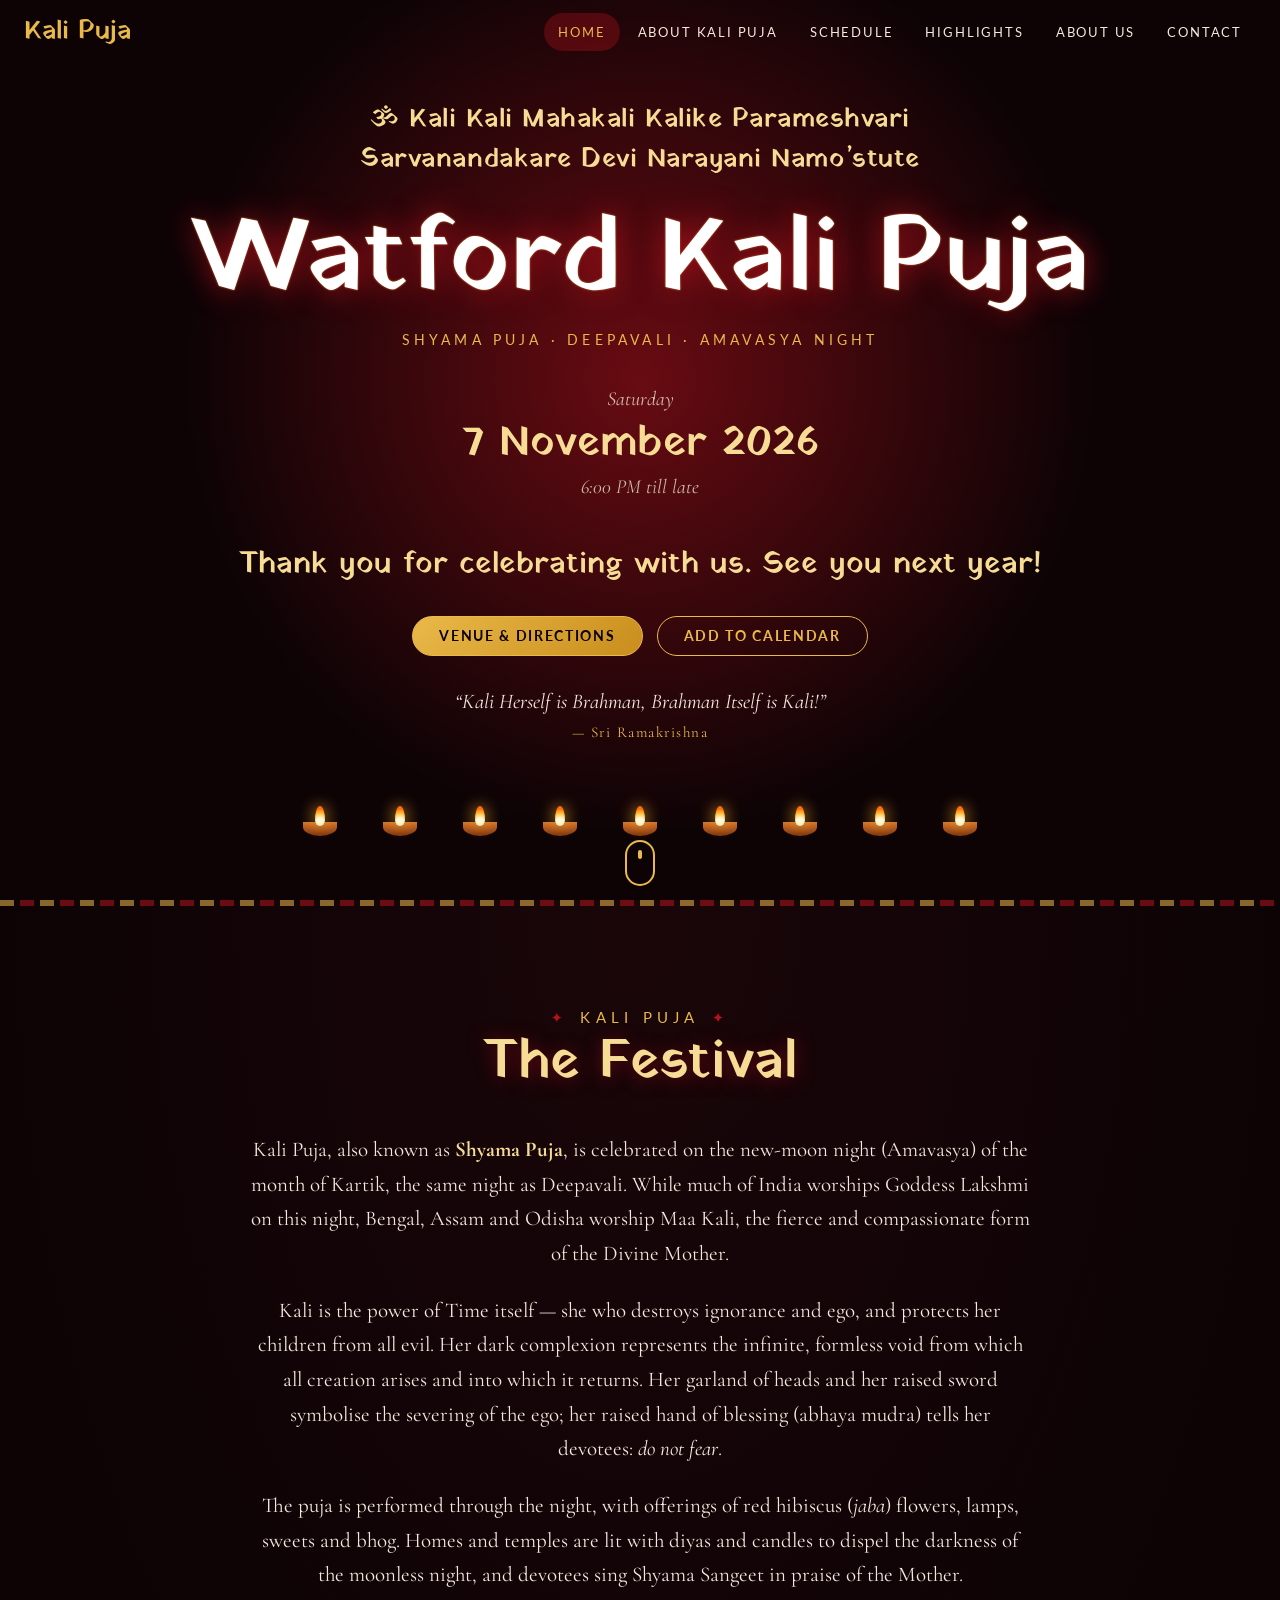
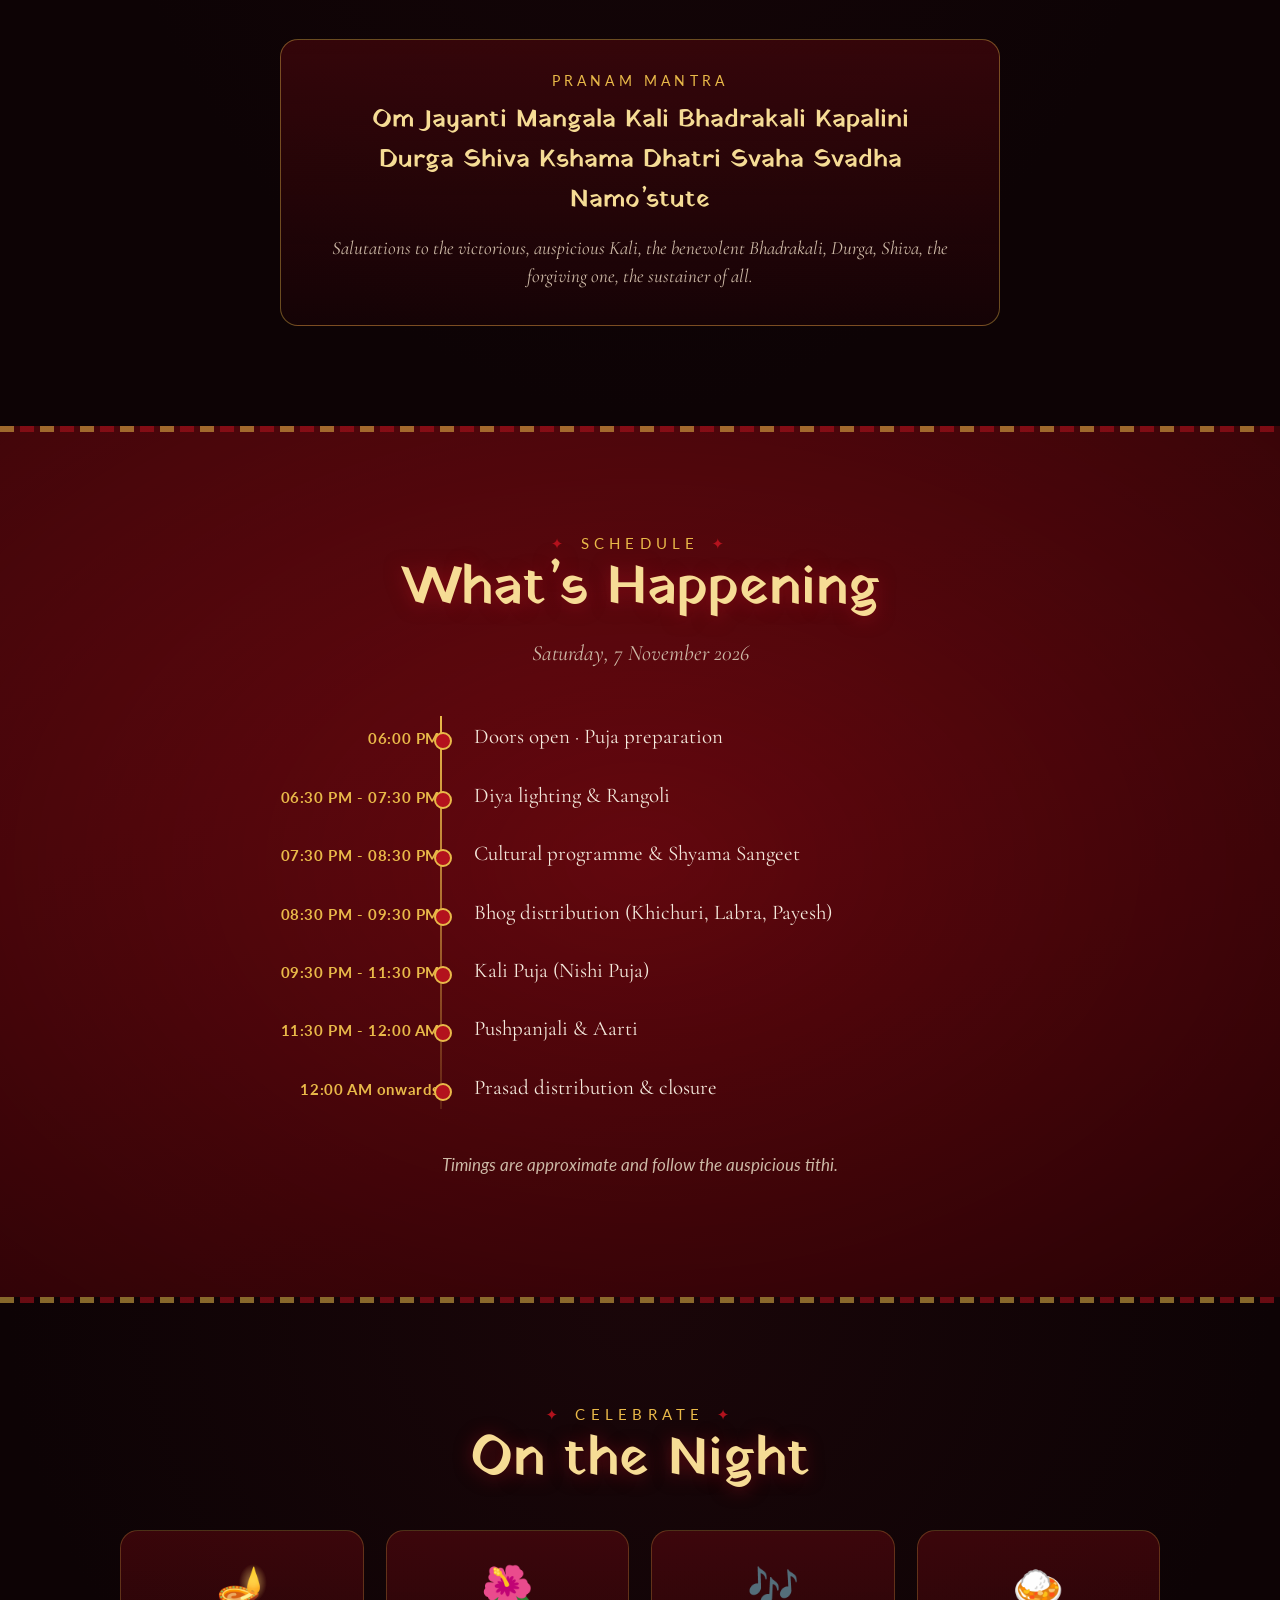
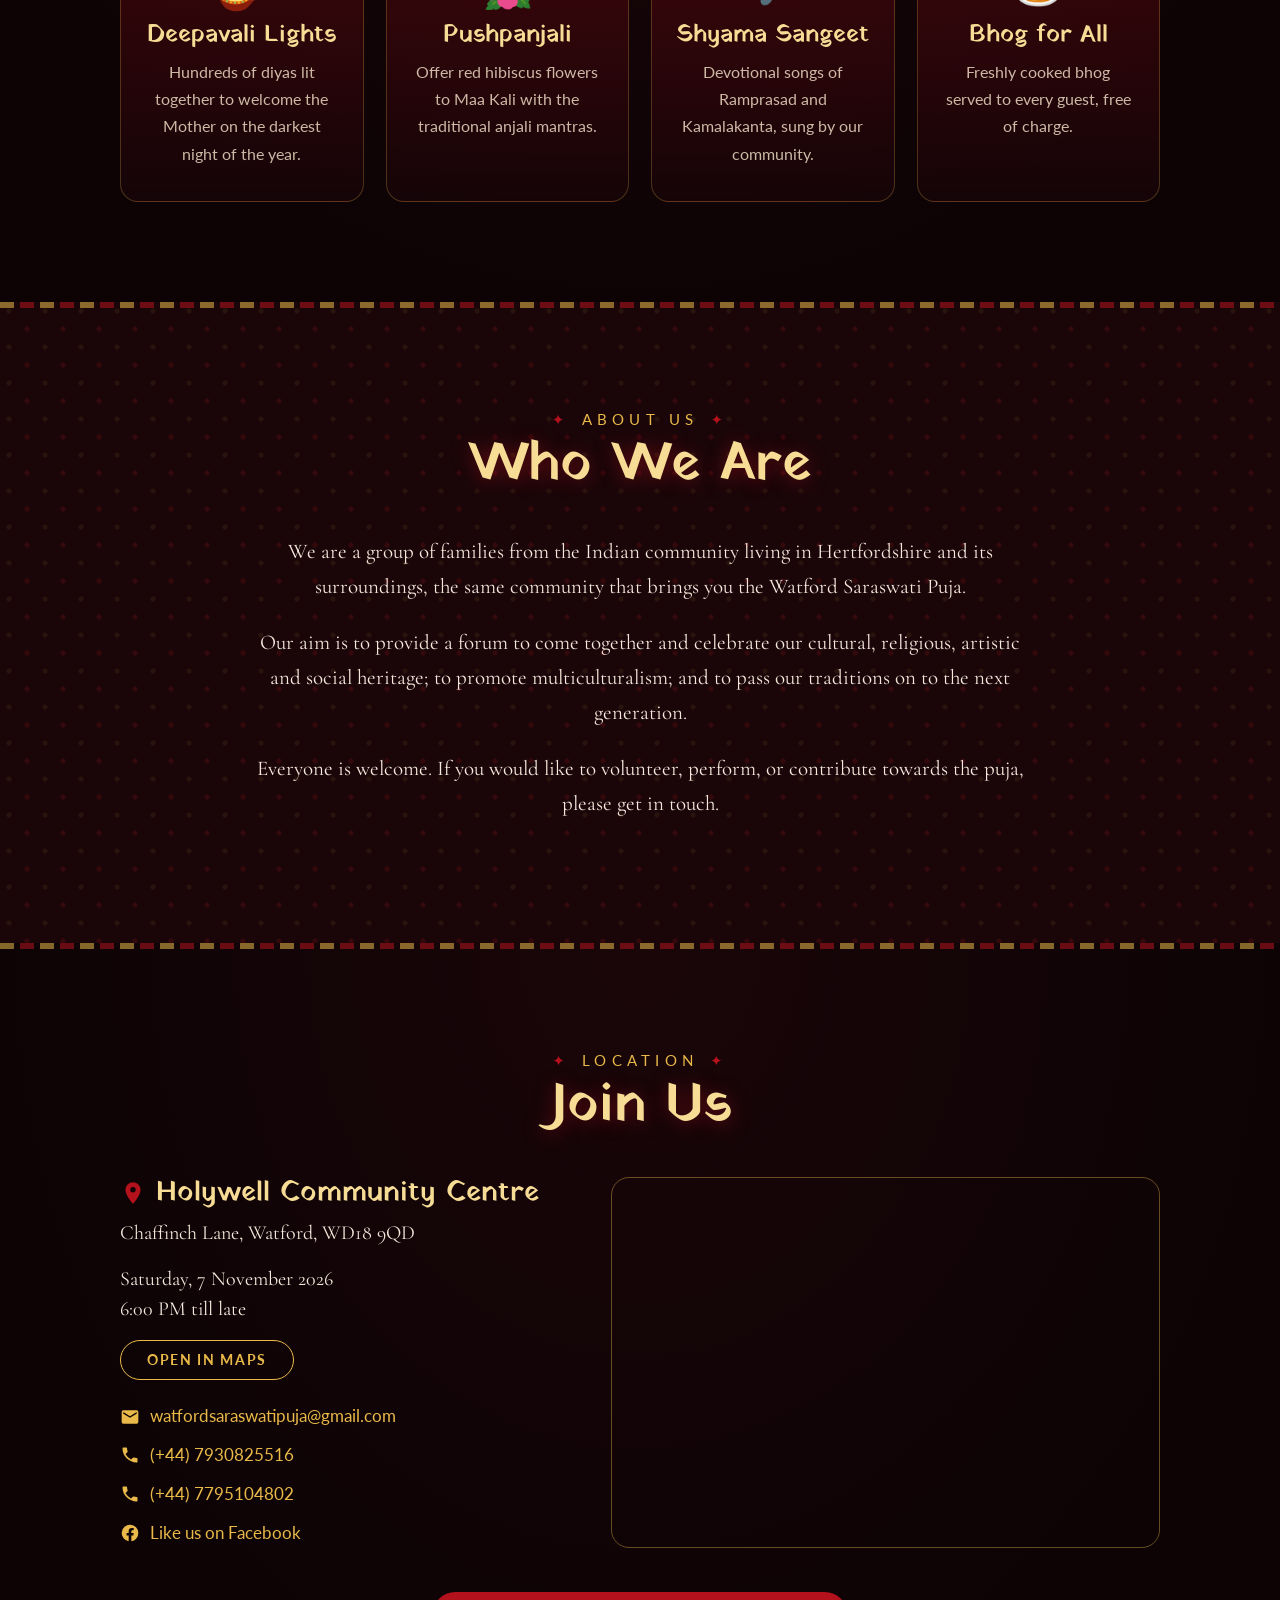
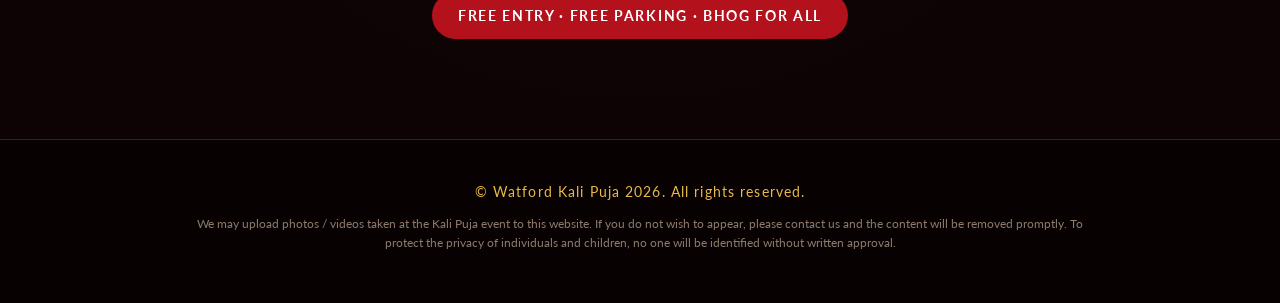
==== index.html @ 1c9cc914 "Initial Kali Puja site: config-driven single page for GitHub Pages Co-Authored-By: Claude Opus 5.5 <" ====
<!DOCTYPE html>
<html lang="en">
  <head>
    <meta charset="UTF-8">
    <meta name="viewport" content="width=device-width, initial-scale=1">
    <title>Kali Puja</title>
    <meta name="description" content="">
    <meta name="theme-color" content="#120406">
    <link rel="icon" href="data:image/svg+xml,<svg xmlns='http://www.w3.org/2000/svg' viewBox='0 0 100 100'><text y='.9em' font-size='90'>🌺</text></svg>">

    <link rel="preconnect" href="https://fonts.googleapis.com">
    <link rel="preconnect" href="https://fonts.gstatic.com" crossorigin>
    <link href="https://fonts.googleapis.com/css2?family=Yatra+One&family=Cormorant+Garamond:ital,wght@0,400;0,600;1,400&family=Lato:wght@300;400;700&display=swap" rel="stylesheet">
    <link href="assets/css/style.css" rel="stylesheet">
  </head>
  <body>

    <!-- Preloader -->
    <div id="preloader" aria-hidden="true">
      <div class="diya"><span class="flame"></span></div>
    </div>

    <!-- Main Menu -->
    <header id="main-menu">
      <a class="brand" href="#home"></a>
      <button class="nav-toggle" aria-label="Toggle navigation" aria-expanded="false">
        <span></span><span></span><span></span>
      </button>
      <nav>
        <ul id="headernavigation"></ul>
      </nav>
    </header>

    <!-- Sections are rendered from config.js by assets/js/app.js -->
    <main id="sections"></main>

    <!-- Footer -->
    <footer id="footer-section"></footer>

    <noscript>
      <p class="noscript">Please enable JavaScript to view this website.</p>
    </noscript>

    <script src="config.js"></script>
    <script src="assets/js/app.js"></script>
  </body>
</html>
---- assets/css/style.css ----
/* Kali Puja — single page theme
   Colours: kumkum red, night black and temple gold.
---------------------------------------------------------------------- */
:root {
  --night: #0d0305;
  --night-2: #1a0609;
  --blood: #7a0a12;
  --kumkum: #b3121d;
  --gold: #e9b949;
  --gold-soft: #f6dc95;
  --ink: #f4e9dc;
  --muted: #cdb9a6;
  --display: "Yatra One", "Cormorant Garamond", serif;
  --serif: "Cormorant Garamond", Georgia, serif;
  --sans: "Lato", system-ui, sans-serif;
  --nav-h: 64px;
}

* { box-sizing: border-box; }
html { scroll-behavior: smooth; scroll-padding-top: var(--nav-h); }
body {
  margin: 0;
  font-family: var(--sans);
  font-size: 17px;
  line-height: 1.7;
  color: var(--ink);
  background: var(--night);
  -webkit-font-smoothing: antialiased;
}
a { color: var(--gold); text-decoration: none; }
a:hover { color: var(--gold-soft); }
[hidden] { display: none !important; }

.container { width: min(1040px, 100% - 40px); margin: 0 auto; }

/* Sections
---------------------------------------------------------------------- */
.section-style { position: relative; padding: 110px 0 100px; text-align: center; }
.bg-dark { background: radial-gradient(ellipse at top, var(--night-2), var(--night) 70%); }
.bg-red {
  background:
    radial-gradient(ellipse at center, rgba(0,0,0,0) 0%, rgba(0,0,0,.45) 100%),
    linear-gradient(160deg, var(--blood), #4a0409);
}
.bg-pattern {
  background-color: var(--night-2);
  background-image:
    radial-gradient(circle at 25% 25%, rgba(233,185,73,.07) 2px, transparent 3px),
    radial-gradient(circle at 75% 75%, rgba(179,18,29,.18) 2px, transparent 3px);
  background-size: 36px 36px;
}
.section-style::before {        /* gold border ornament between sections */
  content: "";
  position: absolute; left: 0; right: 0; top: 0; height: 6px;
  background: repeating-linear-gradient(90deg, var(--gold) 0 14px, transparent 14px 20px, var(--kumkum) 20px 34px, transparent 34px 40px);
  opacity: .55;
}

.section-name {
  margin: 0 0 6px;
  font: 400 15px/1 var(--sans);
  letter-spacing: .35em;
  text-transform: uppercase;
  color: var(--gold);
}
.section-name span::before, .section-name span::after {
  content: "\2726"; margin: 0 .8em; color: var(--kumkum);
}
.section-title {
  margin: 0 0 40px;
  font: 400 clamp(34px, 5vw, 54px)/1.15 var(--display);
  color: var(--gold-soft);
  text-shadow: 0 2px 18px rgba(179,18,29,.5);
}
.section-sub { margin: -24px 0 36px; color: var(--muted); font-style: italic; font-family: var(--serif); font-size: 22px; }
.section-description {
  max-width: 780px; margin: 0 auto 22px;
  font-family: var(--serif); font-size: 21px; line-height: 1.65; color: var(--ink);
}
.section-description b { color: var(--gold-soft); }

.reveal { opacity: 0; transform: translateY(24px); transition: opacity .9s ease, transform .9s ease; }
.reveal.in { opacity: 1; transform: none; }

/* Buttons
---------------------------------------------------------------------- */
.btn {
  display: inline-block; padding: 12px 26px; border-radius: 999px;
  font: 700 14px/1 var(--sans); letter-spacing: .12em; text-transform: uppercase;
  cursor: pointer; border: 1px solid var(--gold); transition: all .25s ease;
}
.btn-primary { background: linear-gradient(135deg, var(--gold), #c98d1c); color: var(--night); }
.btn-primary:hover { color: var(--night); box-shadow: 0 0 24px rgba(233,185,73,.55); }
.btn-ghost { background: transparent; color: var(--gold); }
.btn-ghost:hover { background: rgba(233,185,73,.12); }

/* Main menu
---------------------------------------------------------------------- */
#main-menu {
  position: fixed; inset: 0 0 auto 0; z-index: 50; height: var(--nav-h);
  display: flex; align-items: center; justify-content: space-between; padding: 0 24px;
  transition: background .3s ease, box-shadow .3s ease;
}
#main-menu.scrolled, #main-menu.open {
  background: rgba(13,3,5,.92); backdrop-filter: blur(8px);
  box-shadow: 0 1px 0 rgba(233,185,73,.25);
}
#main-menu .brand { font: 400 26px/1 var(--display); color: var(--gold); }
#headernavigation { list-style: none; display: flex; gap: 4px; margin: 0; padding: 0; }
#headernavigation a {
  display: block; padding: 8px 14px; border-radius: 999px;
  font-size: 13px; letter-spacing: .14em; text-transform: uppercase; color: var(--ink);
}
#headernavigation a:hover, #headernavigation a.active { color: var(--gold); background: rgba(179,18,29,.35); }
.nav-toggle { display: none; background: none; border: 0; padding: 10px; cursor: pointer; }
.nav-toggle span { display: block; width: 24px; height: 2px; margin: 5px 0; background: var(--gold); transition: .3s; }

/* Hero
---------------------------------------------------------------------- */
.hero {
  position: relative; overflow: hidden; min-height: 100vh; min-height: 100svh;
  display: flex; align-items: center; text-align: center;
  padding: calc(var(--nav-h) + 30px) 0 150px;
  background-color: var(--night);
  background-image: radial-gradient(circle at 50% 42%, rgba(179,18,29,.55), rgba(13,3,5,0) 55%);
  background-size: cover; background-position: center;
}
.hero[style*="background-image"]::after {     /* darken custom photos */
  content: ""; position: absolute; inset: 0; background: rgba(13,3,5,.6);
}
.hero > .container { position: relative; z-index: 2; }
.yantra {
  position: absolute; z-index: 1; left: 50%; top: 44%;
  width: min(820px, 140vw); transform: translate(-50%, -50%);
  color: var(--gold); opacity: .13;
  animation: spin 160s linear infinite;
}
@keyframes spin { to { transform: translate(-50%, -50%) rotate(360deg); } }

.mantra {
  margin: 0 0 26px;
  font: 400 clamp(17px, 2.4vw, 26px)/1.55 var(--display);
  color: var(--gold-soft); letter-spacing: .02em;
}
.site-title {
  margin: 0;
  font: 400 clamp(46px, 9vw, 104px)/1.05 var(--display);
  color: #fff;
  text-shadow: 0 0 30px rgba(179,18,29,.9), 0 0 2px var(--gold);
}
.tagline { margin: 12px 0 30px; font-size: 14px; letter-spacing: .3em; text-transform: uppercase; color: var(--gold); }

.event-date { display: inline-flex; flex-direction: column; gap: 2px; margin-bottom: 30px; font-family: var(--serif); }
.event-date span { font-size: 20px; color: var(--muted); font-style: italic; }
.event-date strong { font: 400 clamp(28px, 4vw, 42px)/1.2 var(--display); color: var(--gold-soft); }

.time-count-container { display: flex; justify-content: center; gap: clamp(10px, 2.5vw, 26px); margin-bottom: 14px; }
.time-box {
  width: clamp(72px, 16vw, 118px); padding: 16px 0 12px;
  border: 1px solid rgba(233,185,73,.55); border-radius: 14px;
  background: linear-gradient(180deg, rgba(122,10,18,.55), rgba(13,3,5,.6));
  box-shadow: inset 0 0 20px rgba(233,185,73,.12);
}
.time-number { display: block; font: 400 clamp(30px, 6vw, 52px)/1 var(--display); color: #fff; font-variant-numeric: tabular-nums; }
.time-name { display: block; margin-top: 6px; font-size: 11px; letter-spacing: .25em; text-transform: uppercase; color: var(--gold); }
.countdown-message { font: 400 clamp(22px, 3vw, 30px)/1.4 var(--display); color: var(--gold-soft); margin: 10px 0 20px; }

.hero-actions { display: flex; flex-wrap: wrap; justify-content: center; gap: 14px; margin: 30px 0; }
.hero-quote {
  max-width: 560px; margin: 10px auto 0;
  font: italic 400 21px/1.5 var(--serif); color: var(--ink);
}
.hero-quote cite { display: block; margin-top: 4px; font-style: normal; font-size: 15px; color: var(--gold); letter-spacing: .1em; }

/* Diyas
---------------------------------------------------------------------- */
.diya-row {
  position: absolute; z-index: 2; left: 0; right: 0; bottom: 64px;
  display: flex; justify-content: center; gap: clamp(14px, 4vw, 46px);
}
.diya {
  position: relative; width: 34px; height: 14px;
  background: linear-gradient(180deg, #d4762c, #7a2e0c);
  border-radius: 0 0 34px 34px / 0 0 18px 18px;
  animation: glow 2.4s ease-in-out infinite;
}
.flame {
  position: absolute; left: 50%; bottom: 10px; width: 10px; height: 20px;
  margin-left: -5px; border-radius: 50% 50% 50% 50% / 70% 70% 30% 30%;
  background: radial-gradient(circle at 50% 75%, #fff7d6 0 20%, #ffc845 45%, #ff6a00 80%);
  transform-origin: 50% 100%;
  animation: flicker 1.3s ease-in-out infinite alternate;
  animation-delay: inherit;
  filter: drop-shadow(0 0 8px #ffb02e);
}
@keyframes flicker {
  0% { transform: scale(1, 1) rotate(-2deg); }
  50% { transform: scale(.92, 1.08) rotate(2deg); }
  100% { transform: scale(1.04, .94) rotate(-1deg); }
}
@keyframes glow { 50% { box-shadow: 0 -10px 30px rgba(255,176,46,.35); } }

.next-section {
  position: absolute; z-index: 3; left: 50%; bottom: 14px; width: 30px; height: 46px;
  margin-left: -15px; border: 2px solid var(--gold); border-radius: 20px;
}
.next-section span {
  position: absolute; left: 50%; top: 8px; width: 4px; height: 9px; margin-left: -2px;
  border-radius: 2px; background: var(--gold); animation: scroll 1.8s ease infinite;
}
@keyframes scroll { 0% { opacity: 1; transform: none; } 100% { opacity: 0; transform: translateY(16px); } }

/* About / prayer
---------------------------------------------------------------------- */
.prayer {
  max-width: 720px; margin: 46px auto 0; padding: 34px 30px;
  border: 1px solid rgba(233,185,73,.4); border-radius: 18px;
  background: linear-gradient(180deg, rgba(122,10,18,.35), rgba(122,10,18,.08));
}
.prayer h4 { margin: 0 0 12px; font: 400 14px/1 var(--sans); letter-spacing: .3em; text-transform: uppercase; color: var(--gold); }
.prayer p { margin: 0; font: 400 clamp(19px, 2.4vw, 25px)/1.6 var(--display); color: var(--gold-soft); }
.prayer .translation { margin-top: 14px; font: italic 400 19px/1.5 var(--serif); color: var(--muted); }

/* Schedule timeline
---------------------------------------------------------------------- */
.timeline { list-style: none; max-width: 760px; margin: 0 auto; padding: 0; text-align: left; position: relative; }
.timeline::before {
  content: ""; position: absolute; left: 180px; top: 8px; bottom: 8px; width: 2px;
  background: linear-gradient(var(--gold), rgba(233,185,73,.15));
}
.timeline li { display: grid; grid-template-columns: 180px 1fr; gap: 34px; padding: 14px 0; position: relative; }
.timeline li::before {
  content: ""; position: absolute; left: 174px; top: 24px; width: 14px; height: 14px;
  border-radius: 50%; background: var(--kumkum); border: 2px solid var(--gold);
}
.timeline .slot { text-align: right; font-weight: 700; font-size: 15px; color: var(--gold); letter-spacing: .04em; padding-top: 4px; }
.timeline .what { font: 400 21px/1.45 var(--serif); }
.note { margin-top: 34px; font-style: italic; color: var(--muted); }

/* Highlight cards
---------------------------------------------------------------------- */
.cards { display: grid; grid-template-columns: repeat(auto-fit, minmax(220px, 1fr)); gap: 22px; }
.card {
  padding: 34px 24px; border-radius: 18px;
  background: linear-gradient(180deg, rgba(122,10,18,.4), rgba(26,6,9,.6));
  border: 1px solid rgba(233,185,73,.25); transition: transform .3s ease, border-color .3s ease;
}
.card:hover { transform: translateY(-6px); border-color: var(--gold); }
.card-icon { font-size: 42px; line-height: 1; margin-bottom: 14px; }
.card h4 { margin: 0 0 8px; font: 400 24px/1.2 var(--display); color: var(--gold-soft); }
.card p { margin: 0; font-size: 16px; color: var(--muted); }

/* Gallery
---------------------------------------------------------------------- */
.years { display: flex; flex-wrap: wrap; justify-content: center; gap: 12px; margin-top: 18px; }
.year-chip {
  padding: 10px 22px; border-radius: 999px; border: 1px solid var(--gold);
  font: 400 22px/1 var(--display); color: var(--gold-soft);
}
.year-chip:hover { background: var(--gold); color: var(--night); }

/* Contact
---------------------------------------------------------------------- */
.contact-grid { display: grid; grid-template-columns: 1fr 1.2fr; gap: 34px; text-align: left; align-items: stretch; }
.venue h4 { display: flex; align-items: center; gap: 10px; margin: 0 0 8px; font: 400 28px/1.2 var(--display); color: var(--gold-soft); }
.venue p { margin: 0 0 16px; font: 400 20px/1.5 var(--serif); }
.contact-links { display: flex; flex-direction: column; gap: 10px; margin-top: 22px; }
.contact-links a { display: inline-flex; align-items: center; gap: 10px; }
svg { width: 20px; height: 20px; fill: currentColor; flex: none; }
.venue h4 svg { width: 26px; height: 26px; color: var(--kumkum); }
.map { min-height: 320px; border-radius: 18px; overflow: hidden; border: 1px solid rgba(233,185,73,.4); }
.map iframe { width: 100%; height: 100%; min-height: 320px; border: 0; filter: grayscale(.3) contrast(1.05); }
.impinfo {
  margin: 44px auto 0; display: inline-block; padding: 12px 26px; border-radius: 999px;
  background: var(--kumkum); color: #fff; font-weight: 700; letter-spacing: .12em; text-transform: uppercase; font-size: 14px;
}

/* Footer
---------------------------------------------------------------------- */
#footer-section { padding: 40px 0; text-align: center; background: #070102; border-top: 1px solid rgba(233,185,73,.2); }
#footer-section p { width: min(900px, 100% - 40px); margin: 0 auto 10px; }
.copyright { color: var(--gold); font-size: 14px; letter-spacing: .08em; }
.disclaimer { color: #8d7b6c; font-size: 12px; line-height: 1.6; }
.noscript { text-align: center; padding: 120px 20px; }

/* Preloader
---------------------------------------------------------------------- */
#preloader {
  position: fixed; inset: 0; z-index: 100; display: grid; place-items: center;
  background: var(--night); transition: opacity .6s ease, visibility .6s;
}
#preloader .diya { transform: scale(2); }
#preloader.done { opacity: 0; visibility: hidden; }

/* Responsive
---------------------------------------------------------------------- */
@media (max-width: 900px) {
  .nav-toggle { display: block; }
  #main-menu nav {
    position: absolute; top: var(--nav-h); left: 0; right: 0;
    background: rgba(13,3,5,.97); border-bottom: 1px solid rgba(233,185,73,.25);
    max-height: 0; overflow: hidden; transition: max-height .35s ease;
  }
  #main-menu.open nav { max-height: 420px; }
  #headernavigation { flex-direction: column; padding: 8px 16px 16px; }
  #main-menu.open .nav-toggle span:nth-child(1) { transform: translateY(7px) rotate(45deg); }
  #main-menu.open .nav-toggle span:nth-child(2) { opacity: 0; }
  #main-menu.open .nav-toggle span:nth-child(3) { transform: translateY(-7px) rotate(-45deg); }
  .contact-grid { grid-template-columns: 1fr; }
}
@media (max-width: 600px) {
  .section-style { padding: 84px 0 76px; }
  .timeline::before { left: 7px; }
  .timeline li { grid-template-columns: 1fr; gap: 2px; padding-left: 34px; }
  .timeline li::before { left: 1px; }
  .timeline .slot { text-align: left; }
  .diya-row .diya:nth-child(n+6) { display: none; }
}
@media (prefers-reduced-motion: reduce) {
  *, *::before, *::after { animation: none !important; transition: none !important; }
  html { scroll-behavior: auto; }
  .reveal { opacity: 1; transform: none; }
}
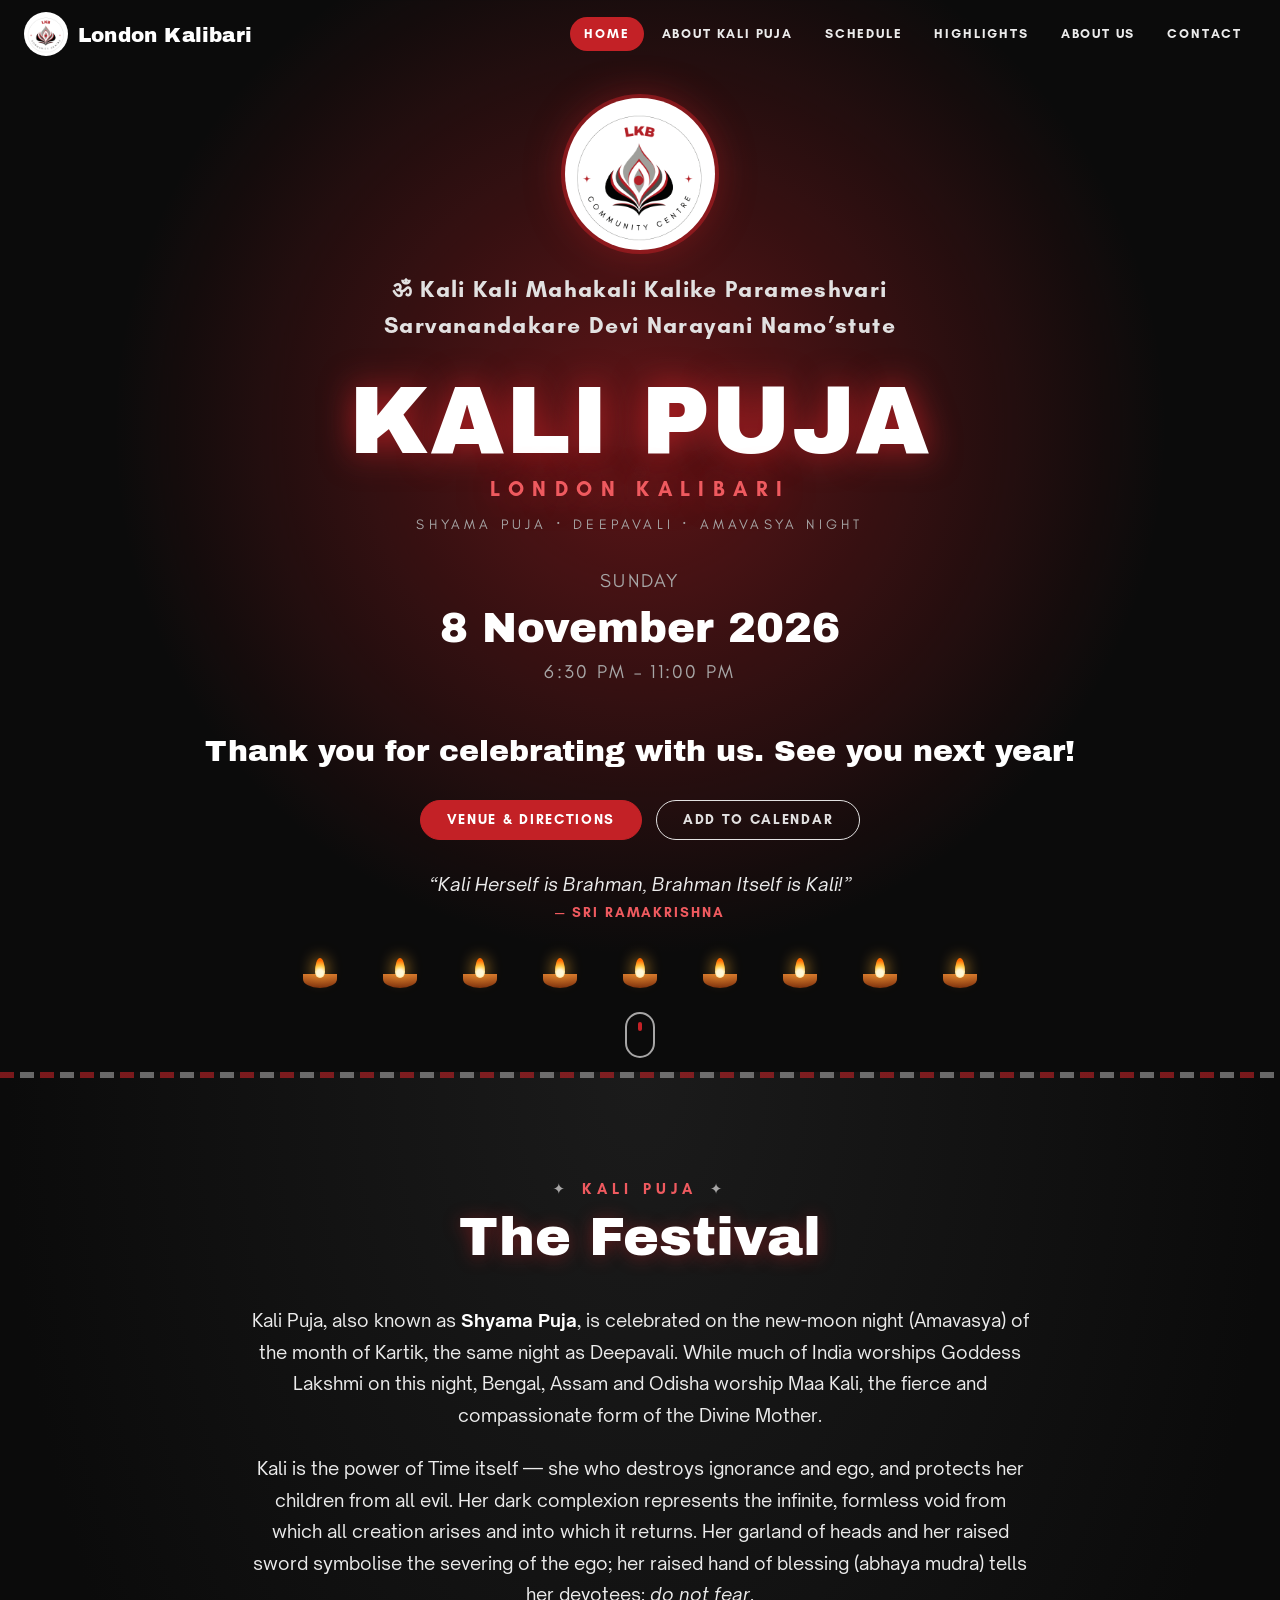
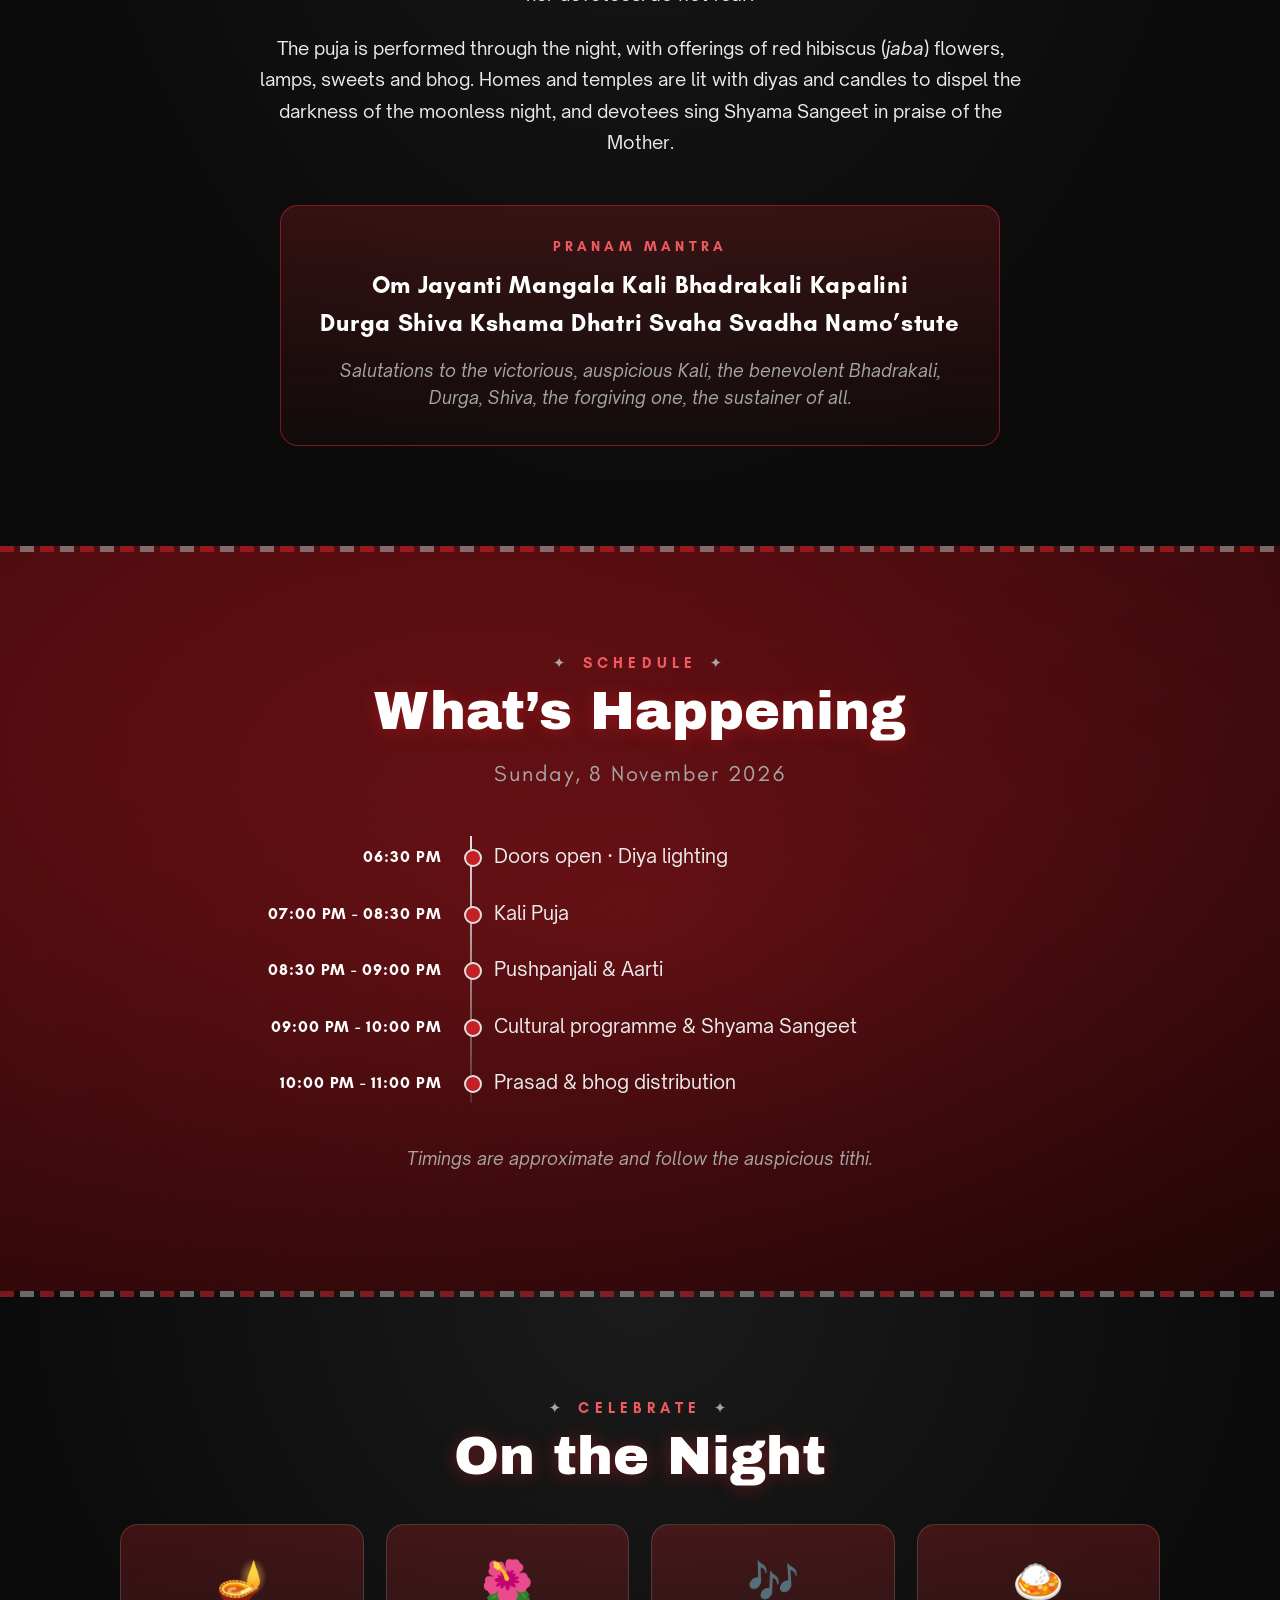
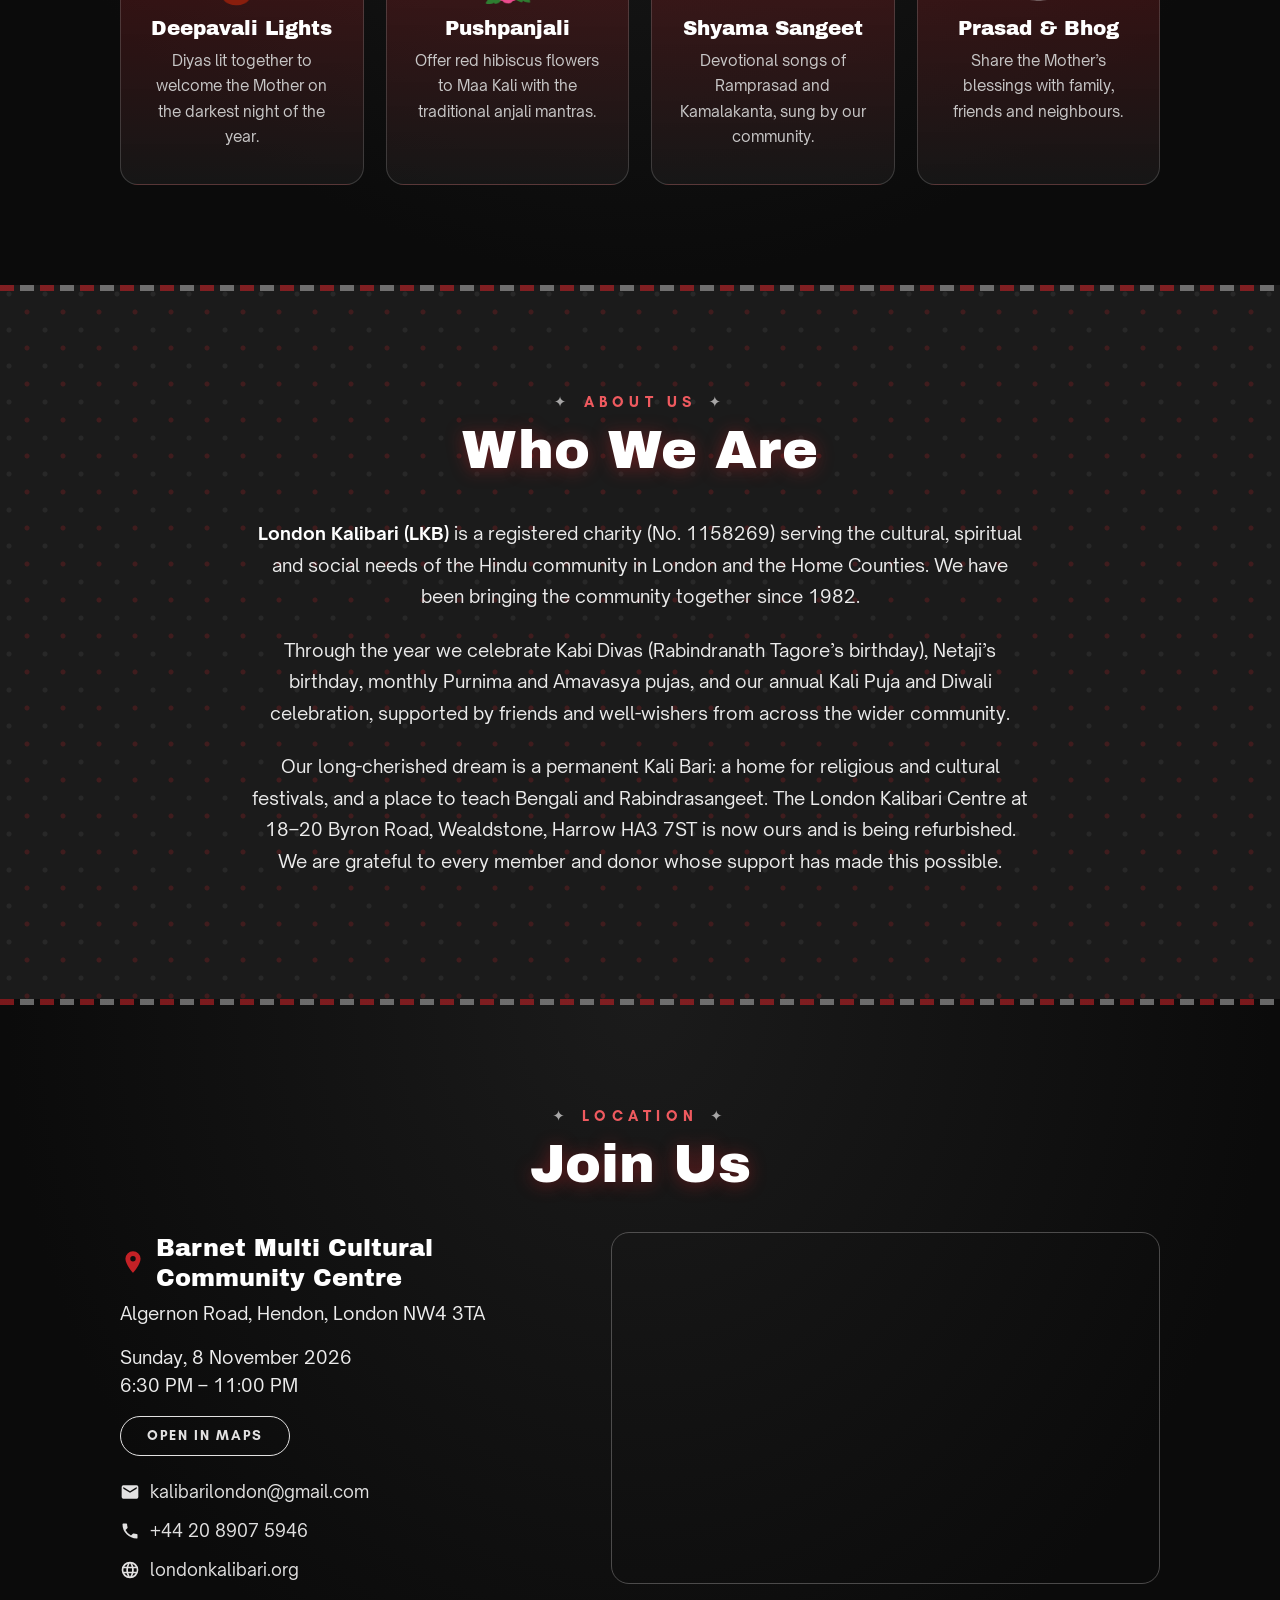
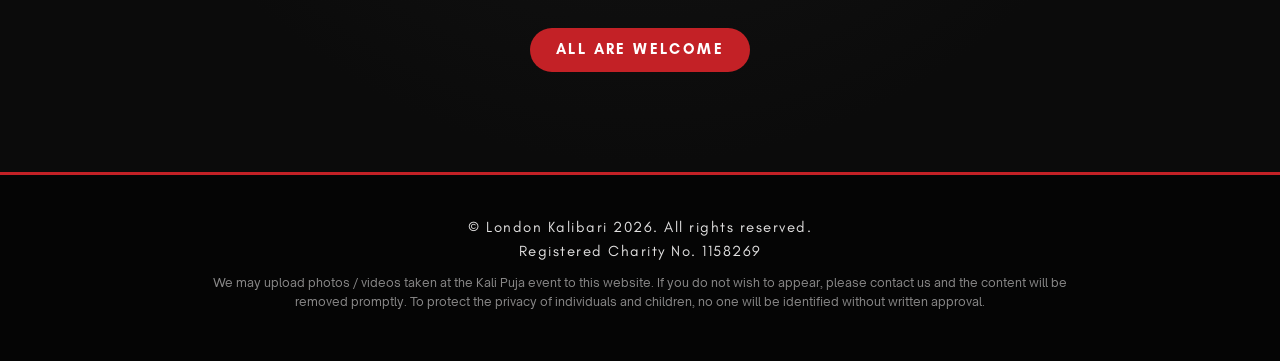
==== commit a55451e3: "Rebrand for London Kalibari: LKB logo, colours and fonts; 2026 event details Co-Authored-By: Claude " ====
--- a/index.html
+++ b/index.html
@@ -5,12 +5,9 @@
     <meta name="viewport" content="width=device-width, initial-scale=1">
     <title>Kali Puja</title>
     <meta name="description" content="">
-    <meta name="theme-color" content="#120406">
-    <link rel="icon" href="data:image/svg+xml,<svg xmlns='http://www.w3.org/2000/svg' viewBox='0 0 100 100'><text y='.9em' font-size='90'>🌺</text></svg>">
+    <meta name="theme-color" content="#0b0b0b">
+    <link rel="icon" type="image/png" href="assets/images/favicon.png">
 
-    <link rel="preconnect" href="https://fonts.googleapis.com">
-    <link rel="preconnect" href="https://fonts.gstatic.com" crossorigin>
-    <link href="https://fonts.googleapis.com/css2?family=Yatra+One&family=Cormorant+Garamond:ital,wght@0,400;0,600;1,400&family=Lato:wght@300;400;700&display=swap" rel="stylesheet">
     <link href="assets/css/style.css" rel="stylesheet">
   </head>
   <body>
--- a/assets/css/style.css
+++ b/assets/css/style.css
@@ -1,26 +1,36 @@
 /* Kali Puja — single page theme
-   Colours: kumkum red, night black and temple gold.
----------------------------------------------------------------------- */
+   Colours and fonts follow the London Kalibari (LKB) brand:
+   LKB red, black, greys and white.
+---------------------------------------------------------------------- */
+@font-face { font-family: "Archivo Black"; src: url(../fonts/ArchivoBlack-Regular.ttf) format("truetype"); font-display: swap; }
+@font-face { font-family: "Glacial Indifference"; src: url(../fonts/GlacialIndifference-Regular.otf) format("opentype"); font-weight: 400; font-display: swap; }
+@font-face { font-family: "Glacial Indifference"; src: url(../fonts/GlacialIndifference-Bold.otf) format("opentype"); font-weight: 700; font-display: swap; }
+@font-face { font-family: "Open Sauce Sans"; src: url(../fonts/OpenSauceSans-Regular.ttf) format("truetype"); font-weight: 400; font-display: swap; }
+@font-face { font-family: "Open Sauce Sans"; src: url(../fonts/OpenSauceSans-Italic.ttf) format("truetype"); font-weight: 400; font-style: italic; font-display: swap; }
+@font-face { font-family: "Open Sauce Sans"; src: url(../fonts/OpenSauceSans-Medium.ttf) format("truetype"); font-weight: 500; font-display: swap; }
+@font-face { font-family: "Open Sauce Sans"; src: url(../fonts/OpenSauceSans-Bold.ttf) format("truetype"); font-weight: 700; font-display: swap; }
+
 :root {
-  --night: #0d0305;
-  --night-2: #1a0609;
-  --blood: #7a0a12;
-  --kumkum: #b3121d;
-  --gold: #e9b949;
-  --gold-soft: #f6dc95;
-  --ink: #f4e9dc;
-  --muted: #cdb9a6;
-  --display: "Yatra One", "Cormorant Garamond", serif;
-  --serif: "Cormorant Garamond", Georgia, serif;
-  --sans: "Lato", system-ui, sans-serif;
-  --nav-h: 64px;
+  --night: #0b0b0b;           /* LKB black, lifted slightly for screens */
+  --night-2: #1b1b1b;
+  --blood: #6e1216;           /* deep LKB red */
+  --kumkum: #c32126;          /* LKB red */
+  --gold: #e2e1e1;            /* light accent (was gold) */
+  --gold-soft: #ffffff;
+  --ink: #ececec;
+  --muted: #a7a6a6;           /* LKB grey */
+  --red-text: #ef5a5f;        /* LKB red, lightened for small text on black */
+  --display: "Archivo Black", "Arial Black", sans-serif;
+  --serif: "Open Sauce Sans", system-ui, sans-serif;
+  --sans: "Glacial Indifference", "Open Sauce Sans", system-ui, sans-serif;
+  --nav-h: 68px;
 }
 
 * { box-sizing: border-box; }
 html { scroll-behavior: smooth; scroll-padding-top: var(--nav-h); }
 body {
   margin: 0;
-  font-family: var(--sans);
+  font-family: var(--serif);
   font-size: 17px;
   line-height: 1.7;
   color: var(--ink);
@@ -40,44 +50,45 @@
 .bg-red {
   background:
     radial-gradient(ellipse at center, rgba(0,0,0,0) 0%, rgba(0,0,0,.45) 100%),
-    linear-gradient(160deg, var(--blood), #4a0409);
+    linear-gradient(160deg, #8e161b, #3a0a0c);
 }
 .bg-pattern {
   background-color: var(--night-2);
   background-image:
-    radial-gradient(circle at 25% 25%, rgba(233,185,73,.07) 2px, transparent 3px),
-    radial-gradient(circle at 75% 75%, rgba(179,18,29,.18) 2px, transparent 3px);
+    radial-gradient(circle at 25% 25%, rgba(255,255,255,.06) 2px, transparent 3px),
+    radial-gradient(circle at 75% 75%, rgba(195,33,38,.22) 2px, transparent 3px);
   background-size: 36px 36px;
 }
 .section-style::before {        /* gold border ornament between sections */
   content: "";
   position: absolute; left: 0; right: 0; top: 0; height: 6px;
-  background: repeating-linear-gradient(90deg, var(--gold) 0 14px, transparent 14px 20px, var(--kumkum) 20px 34px, transparent 34px 40px);
-  opacity: .55;
+  background: repeating-linear-gradient(90deg, var(--kumkum) 0 14px, transparent 14px 20px, var(--muted) 20px 34px, transparent 34px 40px);
+  opacity: .6;
 }
 
 .section-name {
   margin: 0 0 6px;
   font: 400 15px/1 var(--sans);
+  font-weight: 700;
   letter-spacing: .35em;
   text-transform: uppercase;
-  color: var(--gold);
+  color: var(--red-text);
 }
 .section-name span::before, .section-name span::after {
-  content: "\2726"; margin: 0 .8em; color: var(--kumkum);
+  content: "\2726"; margin: 0 .8em; color: var(--muted);
 }
 .section-title {
   margin: 0 0 40px;
   font: 400 clamp(34px, 5vw, 54px)/1.15 var(--display);
   color: var(--gold-soft);
-  text-shadow: 0 2px 18px rgba(179,18,29,.5);
-}
-.section-sub { margin: -24px 0 36px; color: var(--muted); font-style: italic; font-family: var(--serif); font-size: 22px; }
+  text-shadow: 0 2px 18px rgba(195,33,38,.45);
+}
+.section-sub { margin: -24px 0 36px; color: var(--muted); font-family: var(--sans); font-size: 22px; letter-spacing: .08em; }
 .section-description {
   max-width: 780px; margin: 0 auto 22px;
-  font-family: var(--serif); font-size: 21px; line-height: 1.65; color: var(--ink);
-}
-.section-description b { color: var(--gold-soft); }
+  font-family: var(--serif); font-size: 18px; line-height: 1.75; color: var(--ink);
+}
+.section-description b { color: var(--gold-soft); font-weight: 700; }
 
 .reveal { opacity: 0; transform: translateY(24px); transition: opacity .9s ease, transform .9s ease; }
 .reveal.in { opacity: 1; transform: none; }
@@ -89,10 +100,10 @@
   font: 700 14px/1 var(--sans); letter-spacing: .12em; text-transform: uppercase;
   cursor: pointer; border: 1px solid var(--gold); transition: all .25s ease;
 }
-.btn-primary { background: linear-gradient(135deg, var(--gold), #c98d1c); color: var(--night); }
-.btn-primary:hover { color: var(--night); box-shadow: 0 0 24px rgba(233,185,73,.55); }
+.btn-primary { background: var(--kumkum); border-color: var(--kumkum); color: #fff; }
+.btn-primary:hover { color: #fff; background: #d8282e; box-shadow: 0 0 24px rgba(195,33,38,.55); }
 .btn-ghost { background: transparent; color: var(--gold); }
-.btn-ghost:hover { background: rgba(233,185,73,.12); }
+.btn-ghost:hover { background: rgba(255,255,255,.1); color: #fff; }
 
 /* Main menu
 ---------------------------------------------------------------------- */
@@ -102,18 +113,19 @@
   transition: background .3s ease, box-shadow .3s ease;
 }
 #main-menu.scrolled, #main-menu.open {
-  background: rgba(13,3,5,.92); backdrop-filter: blur(8px);
-  box-shadow: 0 1px 0 rgba(233,185,73,.25);
-}
-#main-menu .brand { font: 400 26px/1 var(--display); color: var(--gold); }
+  background: rgba(11,11,11,.92); backdrop-filter: blur(8px);
+  box-shadow: 0 2px 0 var(--kumkum);
+}
+#main-menu .brand { display: flex; align-items: center; gap: 10px; font: 400 20px/1 var(--display); color: #fff; letter-spacing: .01em; }
+#main-menu .brand img { width: 44px; height: 44px; border-radius: 50%; background: #fff; padding: 2px; }
 #headernavigation { list-style: none; display: flex; gap: 4px; margin: 0; padding: 0; }
 #headernavigation a {
   display: block; padding: 8px 14px; border-radius: 999px;
-  font-size: 13px; letter-spacing: .14em; text-transform: uppercase; color: var(--ink);
-}
-#headernavigation a:hover, #headernavigation a.active { color: var(--gold); background: rgba(179,18,29,.35); }
+  font: 700 13px/1.4 var(--sans); letter-spacing: .14em; text-transform: uppercase; color: var(--ink);
+}
+#headernavigation a:hover, #headernavigation a.active { color: #fff; background: var(--kumkum); }
 .nav-toggle { display: none; background: none; border: 0; padding: 10px; cursor: pointer; }
-.nav-toggle span { display: block; width: 24px; height: 2px; margin: 5px 0; background: var(--gold); transition: .3s; }
+.nav-toggle span { display: block; width: 24px; height: 2px; margin: 5px 0; background: #fff; transition: .3s; }
 
 /* Hero
 ---------------------------------------------------------------------- */
@@ -122,60 +134,69 @@
   display: flex; align-items: center; text-align: center;
   padding: calc(var(--nav-h) + 30px) 0 150px;
   background-color: var(--night);
-  background-image: radial-gradient(circle at 50% 42%, rgba(179,18,29,.55), rgba(13,3,5,0) 55%);
+  background-image: radial-gradient(circle at 50% 40%, rgba(195,33,38,.45), rgba(11,11,11,0) 58%);
   background-size: cover; background-position: center;
 }
 .hero[style*="background-image"]::after {     /* darken custom photos */
-  content: ""; position: absolute; inset: 0; background: rgba(13,3,5,.6);
+  content: ""; position: absolute; inset: 0; background: rgba(11,11,11,.6);
 }
 .hero > .container { position: relative; z-index: 2; }
 .yantra {
   position: absolute; z-index: 1; left: 50%; top: 44%;
   width: min(820px, 140vw); transform: translate(-50%, -50%);
-  color: var(--gold); opacity: .13;
+  color: var(--muted); opacity: .14;
   animation: spin 160s linear infinite;
 }
 @keyframes spin { to { transform: translate(-50%, -50%) rotate(360deg); } }
 
+.hero-logo {
+  display: block; width: clamp(110px, 16vw, 150px); height: auto; margin: 0 auto 22px;
+  border-radius: 50%; background: #fff; padding: 4px;
+  box-shadow: 0 0 0 4px rgba(195,33,38,.5), 0 0 40px rgba(195,33,38,.45);
+}
 .mantra {
-  margin: 0 0 26px;
-  font: 400 clamp(17px, 2.4vw, 26px)/1.55 var(--display);
-  color: var(--gold-soft); letter-spacing: .02em;
+  margin: 0 0 22px;
+  font: 700 clamp(16px, 2.2vw, 23px)/1.55 var(--sans);
+  color: var(--gold); letter-spacing: .06em;
 }
 .site-title {
   margin: 0;
-  font: 400 clamp(46px, 9vw, 104px)/1.05 var(--display);
-  color: #fff;
-  text-shadow: 0 0 30px rgba(179,18,29,.9), 0 0 2px var(--gold);
-}
-.tagline { margin: 12px 0 30px; font-size: 14px; letter-spacing: .3em; text-transform: uppercase; color: var(--gold); }
-
-.event-date { display: inline-flex; flex-direction: column; gap: 2px; margin-bottom: 30px; font-family: var(--serif); }
-.event-date span { font-size: 20px; color: var(--muted); font-style: italic; }
+  font: 400 clamp(44px, 8.5vw, 96px)/1.05 var(--display);
+  color: #fff; text-transform: uppercase; letter-spacing: .01em;
+  text-shadow: 0 0 34px rgba(195,33,38,.85);
+}
+.site-title small {
+  display: block; margin-top: 10px;
+  font: 700 clamp(15px, 2vw, 21px)/1.2 var(--sans); letter-spacing: .4em; color: var(--red-text);
+}
+.tagline { margin: 14px 0 30px; font: 400 14px/1.4 var(--sans); letter-spacing: .3em; text-transform: uppercase; color: var(--muted); }
+
+.event-date { display: inline-flex; flex-direction: column; gap: 4px; margin-bottom: 30px; font-family: var(--sans); }
+.event-date span { font-size: 19px; color: var(--muted); letter-spacing: .12em; text-transform: uppercase; }
 .event-date strong { font: 400 clamp(28px, 4vw, 42px)/1.2 var(--display); color: var(--gold-soft); }
 
 .time-count-container { display: flex; justify-content: center; gap: clamp(10px, 2.5vw, 26px); margin-bottom: 14px; }
 .time-box {
   width: clamp(72px, 16vw, 118px); padding: 16px 0 12px;
-  border: 1px solid rgba(233,185,73,.55); border-radius: 14px;
-  background: linear-gradient(180deg, rgba(122,10,18,.55), rgba(13,3,5,.6));
-  box-shadow: inset 0 0 20px rgba(233,185,73,.12);
+  border: 1px solid rgba(167,166,166,.45); border-radius: 14px;
+  background: linear-gradient(180deg, rgba(195,33,38,.45), rgba(11,11,11,.7));
+  box-shadow: inset 0 0 20px rgba(255,255,255,.05);
 }
 .time-number { display: block; font: 400 clamp(30px, 6vw, 52px)/1 var(--display); color: #fff; font-variant-numeric: tabular-nums; }
-.time-name { display: block; margin-top: 6px; font-size: 11px; letter-spacing: .25em; text-transform: uppercase; color: var(--gold); }
+.time-name { display: block; margin-top: 6px; font: 700 11px/1.2 var(--sans); letter-spacing: .25em; text-transform: uppercase; color: var(--muted); }
 .countdown-message { font: 400 clamp(22px, 3vw, 30px)/1.4 var(--display); color: var(--gold-soft); margin: 10px 0 20px; }
 
 .hero-actions { display: flex; flex-wrap: wrap; justify-content: center; gap: 14px; margin: 30px 0; }
 .hero-quote {
   max-width: 560px; margin: 10px auto 0;
-  font: italic 400 21px/1.5 var(--serif); color: var(--ink);
-}
-.hero-quote cite { display: block; margin-top: 4px; font-style: normal; font-size: 15px; color: var(--gold); letter-spacing: .1em; }
+  font: italic 400 18px/1.6 var(--serif); color: var(--ink);
+}
+.hero-quote cite { display: block; margin-top: 4px; font: 700 14px/1.4 var(--sans); font-style: normal; color: var(--red-text); letter-spacing: .14em; text-transform: uppercase; }
 
 /* Diyas
 ---------------------------------------------------------------------- */
 .diya-row {
-  position: absolute; z-index: 2; left: 0; right: 0; bottom: 64px;
+  position: absolute; z-index: 2; left: 0; right: 0; bottom: 84px;
   display: flex; justify-content: center; gap: clamp(14px, 4vw, 46px);
 }
 .diya {
@@ -202,11 +223,11 @@
 
 .next-section {
   position: absolute; z-index: 3; left: 50%; bottom: 14px; width: 30px; height: 46px;
-  margin-left: -15px; border: 2px solid var(--gold); border-radius: 20px;
+  margin-left: -15px; border: 2px solid var(--muted); border-radius: 20px;
 }
 .next-section span {
   position: absolute; left: 50%; top: 8px; width: 4px; height: 9px; margin-left: -2px;
-  border-radius: 2px; background: var(--gold); animation: scroll 1.8s ease infinite;
+  border-radius: 2px; background: var(--kumkum); animation: scroll 1.8s ease infinite;
 }
 @keyframes scroll { 0% { opacity: 1; transform: none; } 100% { opacity: 0; transform: translateY(16px); } }
 
@@ -214,27 +235,27 @@
 ---------------------------------------------------------------------- */
 .prayer {
   max-width: 720px; margin: 46px auto 0; padding: 34px 30px;
-  border: 1px solid rgba(233,185,73,.4); border-radius: 18px;
-  background: linear-gradient(180deg, rgba(122,10,18,.35), rgba(122,10,18,.08));
-}
-.prayer h4 { margin: 0 0 12px; font: 400 14px/1 var(--sans); letter-spacing: .3em; text-transform: uppercase; color: var(--gold); }
-.prayer p { margin: 0; font: 400 clamp(19px, 2.4vw, 25px)/1.6 var(--display); color: var(--gold-soft); }
-.prayer .translation { margin-top: 14px; font: italic 400 19px/1.5 var(--serif); color: var(--muted); }
+  border: 1px solid rgba(195,33,38,.6); border-radius: 18px;
+  background: linear-gradient(180deg, rgba(195,33,38,.22), rgba(195,33,38,.04));
+}
+.prayer h4 { margin: 0 0 12px; font: 700 14px/1 var(--sans); letter-spacing: .3em; text-transform: uppercase; color: var(--red-text); }
+.prayer p { margin: 0; font: 700 clamp(18px, 2.3vw, 24px)/1.6 var(--sans); color: var(--gold-soft); letter-spacing: .03em; }
+.prayer .translation { margin-top: 14px; font: italic 400 17px/1.6 var(--serif); color: var(--muted); letter-spacing: 0; }
 
 /* Schedule timeline
 ---------------------------------------------------------------------- */
 .timeline { list-style: none; max-width: 760px; margin: 0 auto; padding: 0; text-align: left; position: relative; }
 .timeline::before {
-  content: ""; position: absolute; left: 180px; top: 8px; bottom: 8px; width: 2px;
-  background: linear-gradient(var(--gold), rgba(233,185,73,.15));
-}
-.timeline li { display: grid; grid-template-columns: 180px 1fr; gap: 34px; padding: 14px 0; position: relative; }
+  content: ""; position: absolute; left: 210px; top: 8px; bottom: 8px; width: 2px;
+  background: linear-gradient(var(--gold), rgba(255,255,255,.12));
+}
+.timeline li { display: grid; grid-template-columns: 200px 1fr; gap: 34px; padding: 14px 0; position: relative; }
 .timeline li::before {
-  content: ""; position: absolute; left: 174px; top: 24px; width: 14px; height: 14px;
+  content: ""; position: absolute; left: 204px; top: 21px; width: 14px; height: 14px;
   border-radius: 50%; background: var(--kumkum); border: 2px solid var(--gold);
 }
-.timeline .slot { text-align: right; font-weight: 700; font-size: 15px; color: var(--gold); letter-spacing: .04em; padding-top: 4px; }
-.timeline .what { font: 400 21px/1.45 var(--serif); }
+.timeline .slot { padding-right: 18px; text-align: right; font: 700 16px/1.4 var(--sans); color: #fff; letter-spacing: .06em; padding-top: 4px; }
+.timeline .what { font: 400 19px/1.5 var(--serif); }
 .note { margin-top: 34px; font-style: italic; color: var(--muted); }
 
 /* Highlight cards
@@ -242,45 +263,45 @@
 .cards { display: grid; grid-template-columns: repeat(auto-fit, minmax(220px, 1fr)); gap: 22px; }
 .card {
   padding: 34px 24px; border-radius: 18px;
-  background: linear-gradient(180deg, rgba(122,10,18,.4), rgba(26,6,9,.6));
-  border: 1px solid rgba(233,185,73,.25); transition: transform .3s ease, border-color .3s ease;
-}
-.card:hover { transform: translateY(-6px); border-color: var(--gold); }
+  background: linear-gradient(180deg, rgba(195,33,38,.28), rgba(27,27,27,.7));
+  border: 1px solid rgba(167,166,166,.25); transition: transform .3s ease, border-color .3s ease;
+}
+.card:hover { transform: translateY(-6px); border-color: var(--kumkum); }
 .card-icon { font-size: 42px; line-height: 1; margin-bottom: 14px; }
-.card h4 { margin: 0 0 8px; font: 400 24px/1.2 var(--display); color: var(--gold-soft); }
-.card p { margin: 0; font-size: 16px; color: var(--muted); }
+.card h4 { margin: 0 0 8px; font: 400 20px/1.25 var(--display); color: var(--gold-soft); }
+.card p { margin: 0; font-size: 15px; color: #c9c8c8; }
 
 /* Gallery
 ---------------------------------------------------------------------- */
 .years { display: flex; flex-wrap: wrap; justify-content: center; gap: 12px; margin-top: 18px; }
 .year-chip {
   padding: 10px 22px; border-radius: 999px; border: 1px solid var(--gold);
-  font: 400 22px/1 var(--display); color: var(--gold-soft);
-}
-.year-chip:hover { background: var(--gold); color: var(--night); }
+  font: 400 20px/1 var(--display); color: var(--gold-soft);
+}
+.year-chip:hover { background: var(--kumkum); border-color: var(--kumkum); color: #fff; }
 
 /* Contact
 ---------------------------------------------------------------------- */
 .contact-grid { display: grid; grid-template-columns: 1fr 1.2fr; gap: 34px; text-align: left; align-items: stretch; }
-.venue h4 { display: flex; align-items: center; gap: 10px; margin: 0 0 8px; font: 400 28px/1.2 var(--display); color: var(--gold-soft); }
-.venue p { margin: 0 0 16px; font: 400 20px/1.5 var(--serif); }
+.venue h4 { display: flex; align-items: center; gap: 10px; margin: 0 0 8px; font: 400 24px/1.25 var(--display); color: var(--gold-soft); }
+.venue p { margin: 0 0 16px; font: 400 18px/1.55 var(--serif); }
 .contact-links { display: flex; flex-direction: column; gap: 10px; margin-top: 22px; }
 .contact-links a { display: inline-flex; align-items: center; gap: 10px; }
 svg { width: 20px; height: 20px; fill: currentColor; flex: none; }
 .venue h4 svg { width: 26px; height: 26px; color: var(--kumkum); }
-.map { min-height: 320px; border-radius: 18px; overflow: hidden; border: 1px solid rgba(233,185,73,.4); }
+.map { min-height: 320px; border-radius: 18px; overflow: hidden; border: 1px solid rgba(167,166,166,.4); }
 .map iframe { width: 100%; height: 100%; min-height: 320px; border: 0; filter: grayscale(.3) contrast(1.05); }
 .impinfo {
   margin: 44px auto 0; display: inline-block; padding: 12px 26px; border-radius: 999px;
-  background: var(--kumkum); color: #fff; font-weight: 700; letter-spacing: .12em; text-transform: uppercase; font-size: 14px;
+  background: var(--kumkum); color: #fff; font: 700 15px/1.3 var(--sans); letter-spacing: .16em; text-transform: uppercase;
 }
 
 /* Footer
 ---------------------------------------------------------------------- */
-#footer-section { padding: 40px 0; text-align: center; background: #070102; border-top: 1px solid rgba(233,185,73,.2); }
+#footer-section { padding: 40px 0; text-align: center; background: #050505; border-top: 3px solid var(--kumkum); }
 #footer-section p { width: min(900px, 100% - 40px); margin: 0 auto 10px; }
-.copyright { color: var(--gold); font-size: 14px; letter-spacing: .08em; }
-.disclaimer { color: #8d7b6c; font-size: 12px; line-height: 1.6; }
+.copyright { color: var(--gold); font: 400 15px/1.6 var(--sans); letter-spacing: .1em; }
+.disclaimer { color: #8a8989; font-size: 12px; line-height: 1.6; }
 .noscript { text-align: center; padding: 120px 20px; }
 
 /* Preloader
@@ -298,7 +319,7 @@
   .nav-toggle { display: block; }
   #main-menu nav {
     position: absolute; top: var(--nav-h); left: 0; right: 0;
-    background: rgba(13,3,5,.97); border-bottom: 1px solid rgba(233,185,73,.25);
+    background: rgba(11,11,11,.97); border-bottom: 2px solid var(--kumkum);
     max-height: 0; overflow: hidden; transition: max-height .35s ease;
   }
   #main-menu.open nav { max-height: 420px; }
@@ -313,7 +334,7 @@
   .timeline::before { left: 7px; }
   .timeline li { grid-template-columns: 1fr; gap: 2px; padding-left: 34px; }
   .timeline li::before { left: 1px; }
-  .timeline .slot { text-align: left; }
+  .timeline .slot { text-align: left; padding-right: 0; }
   .diya-row .diya:nth-child(n+6) { display: none; }
 }
 @media (prefers-reduced-motion: reduce) {
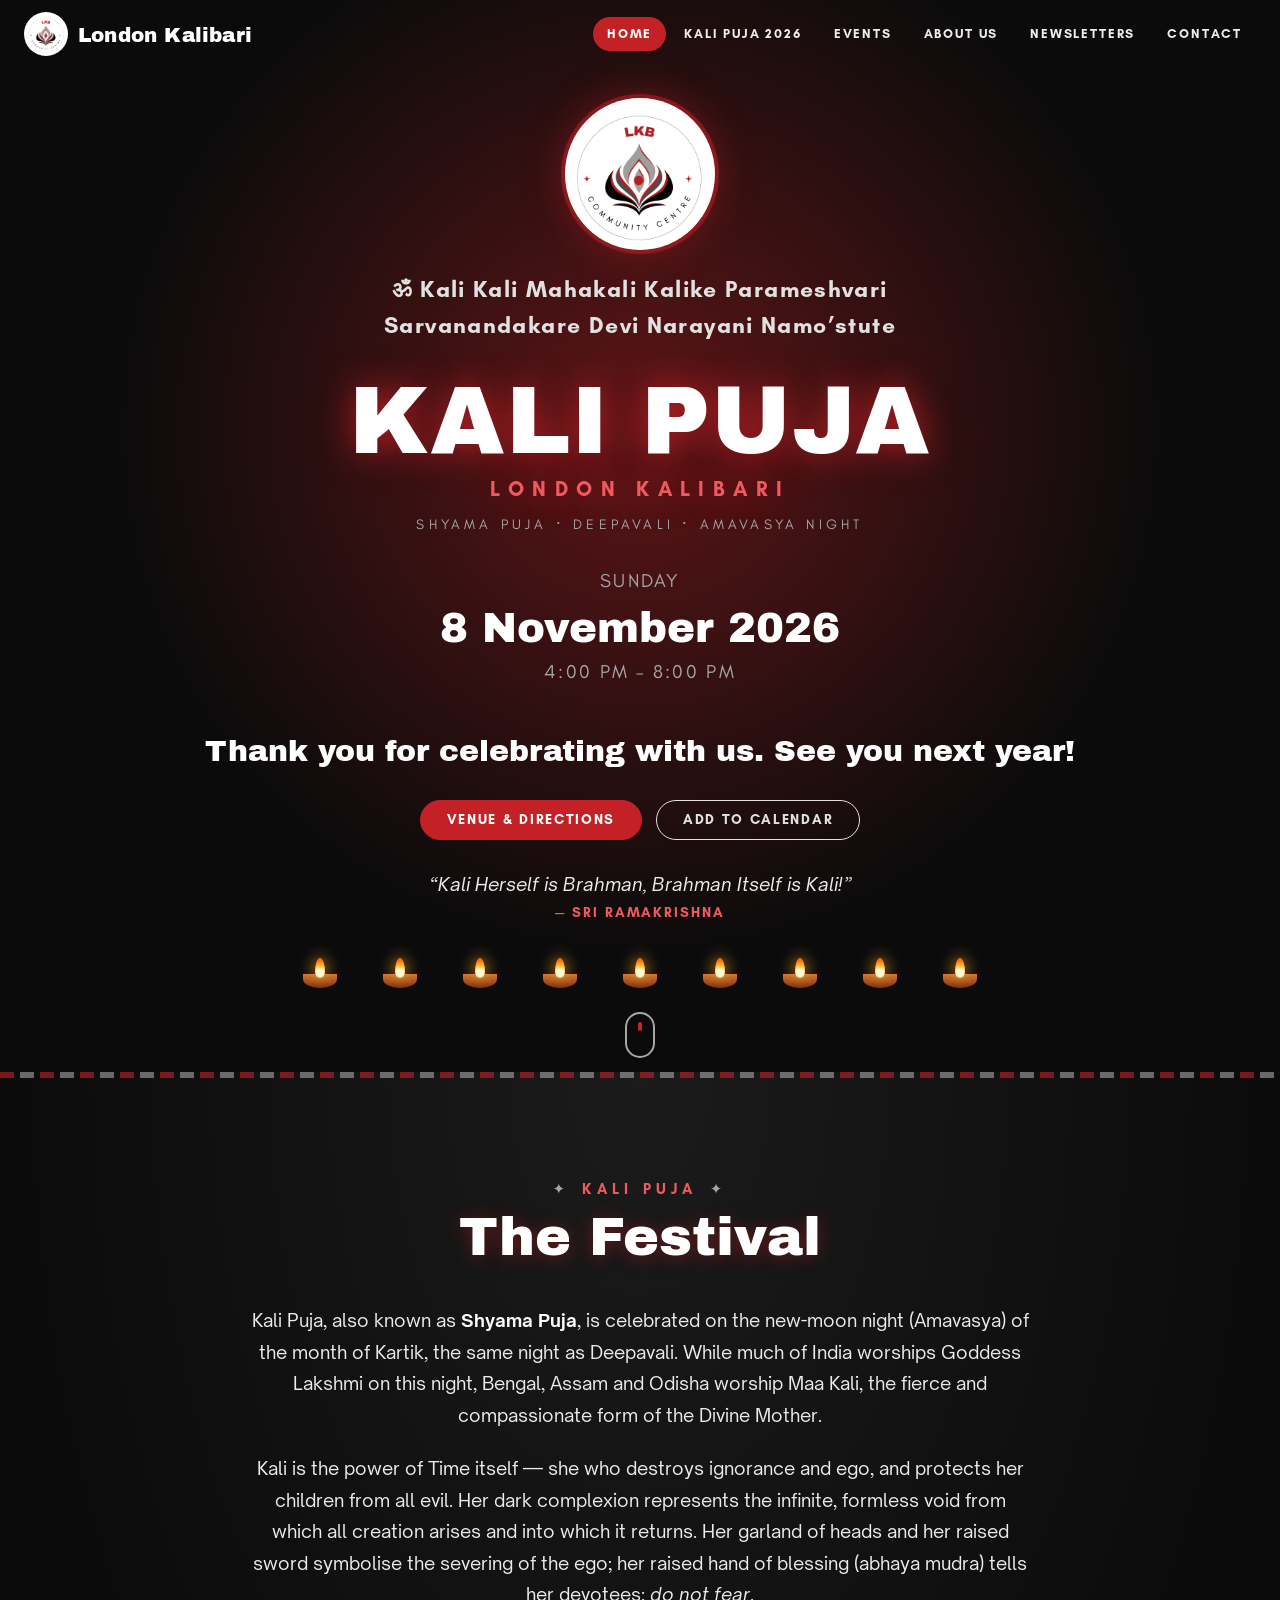
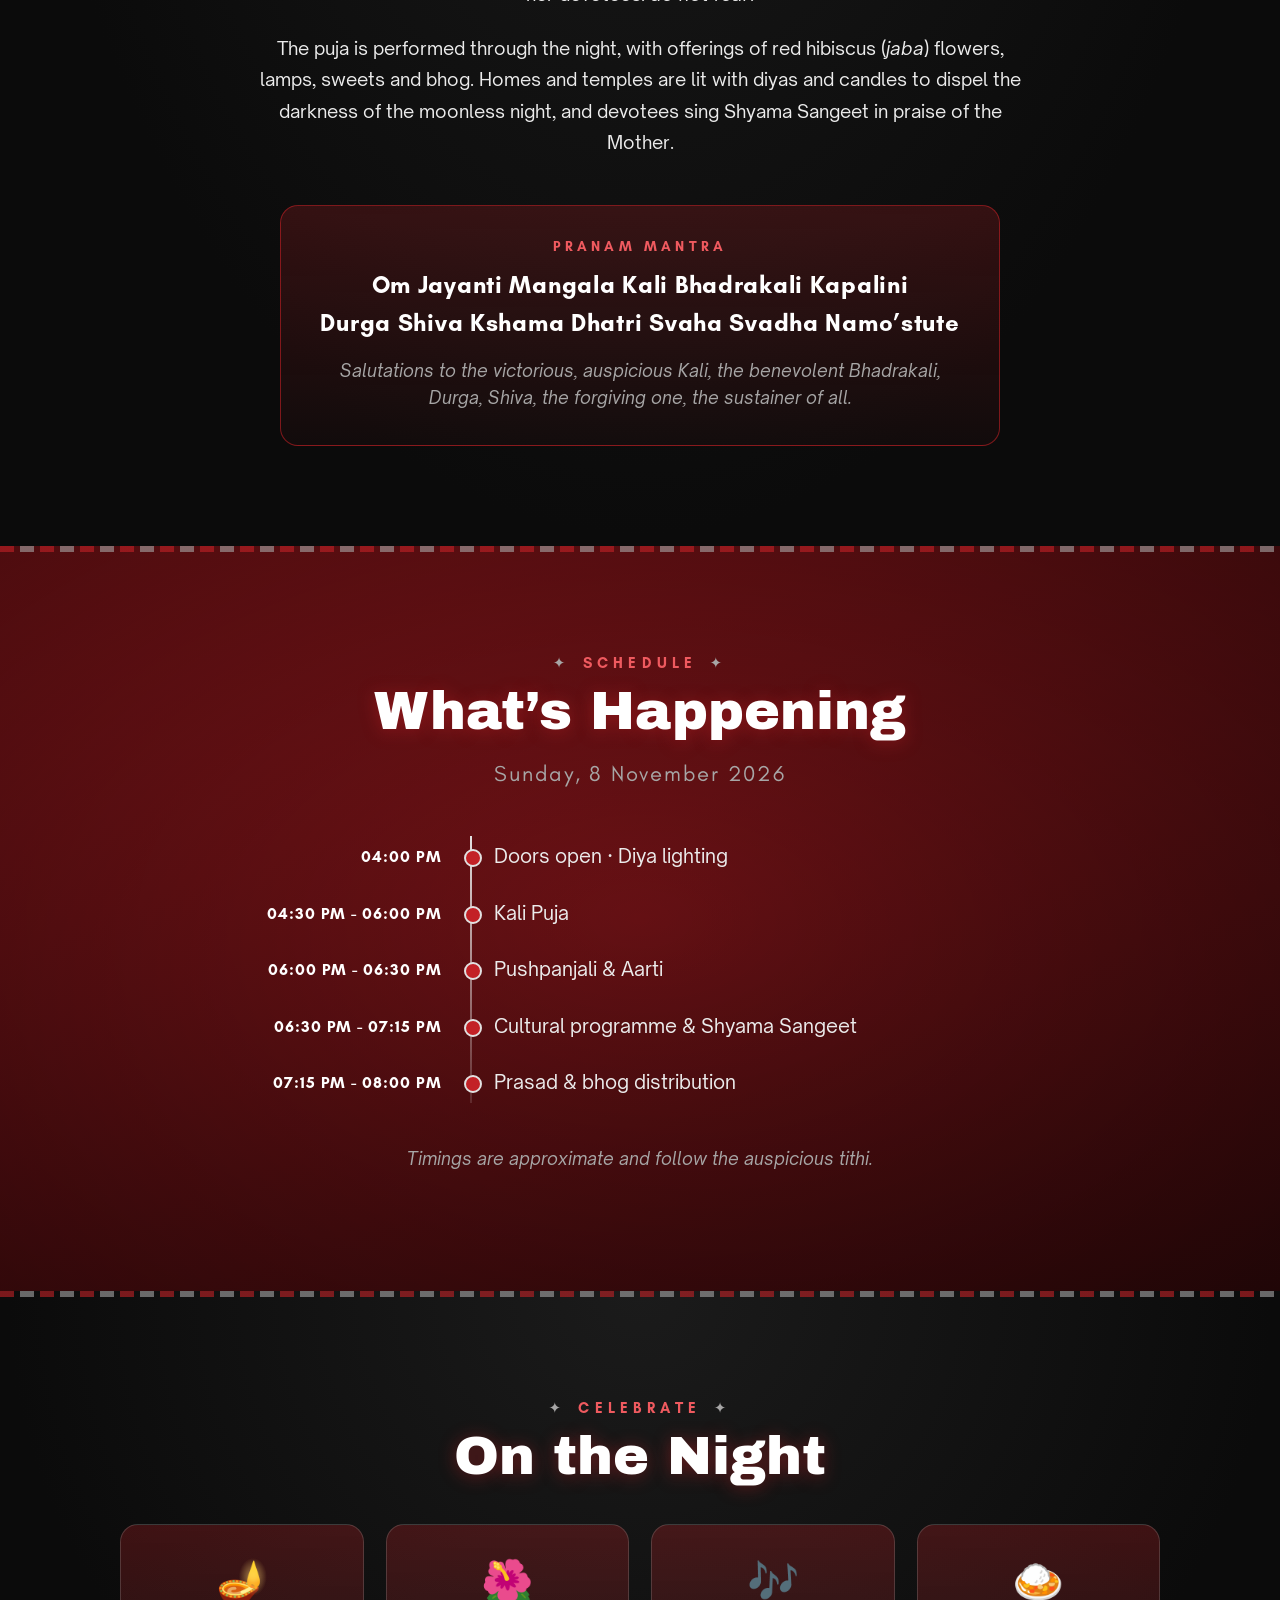
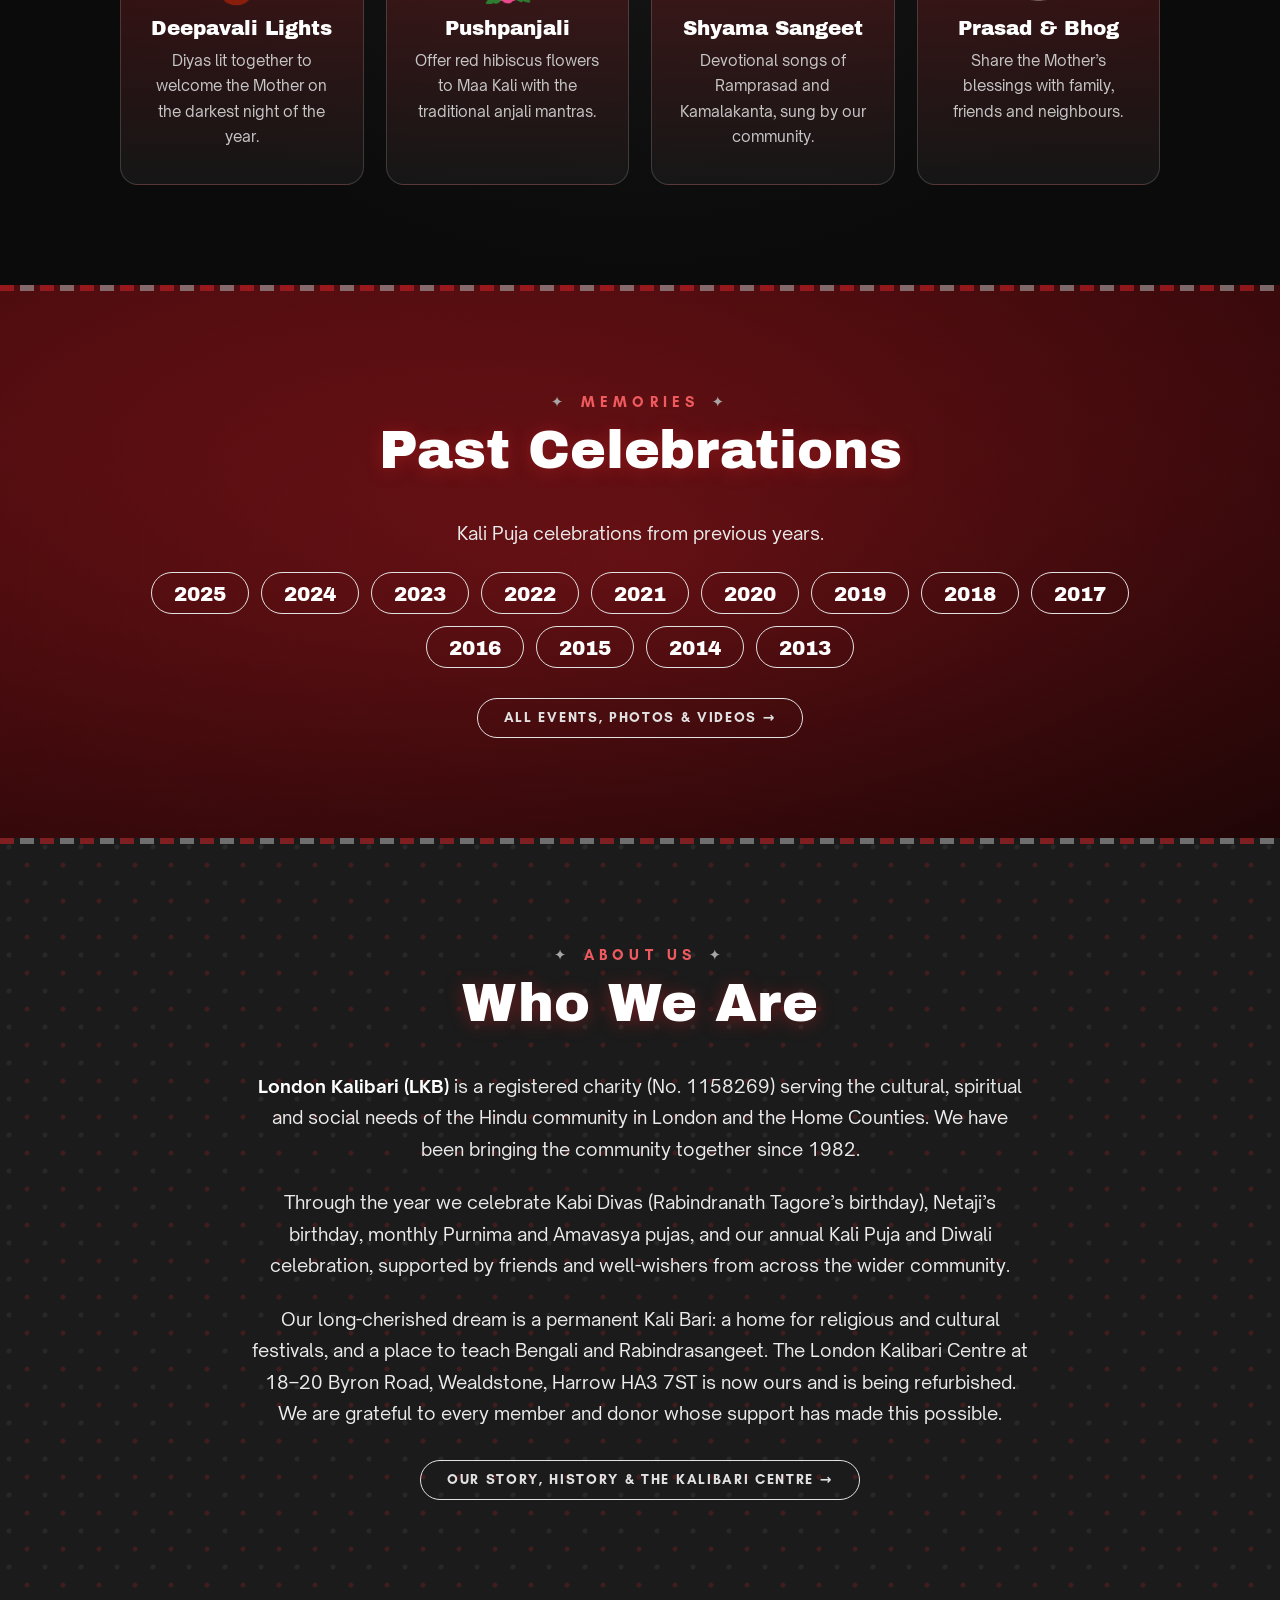
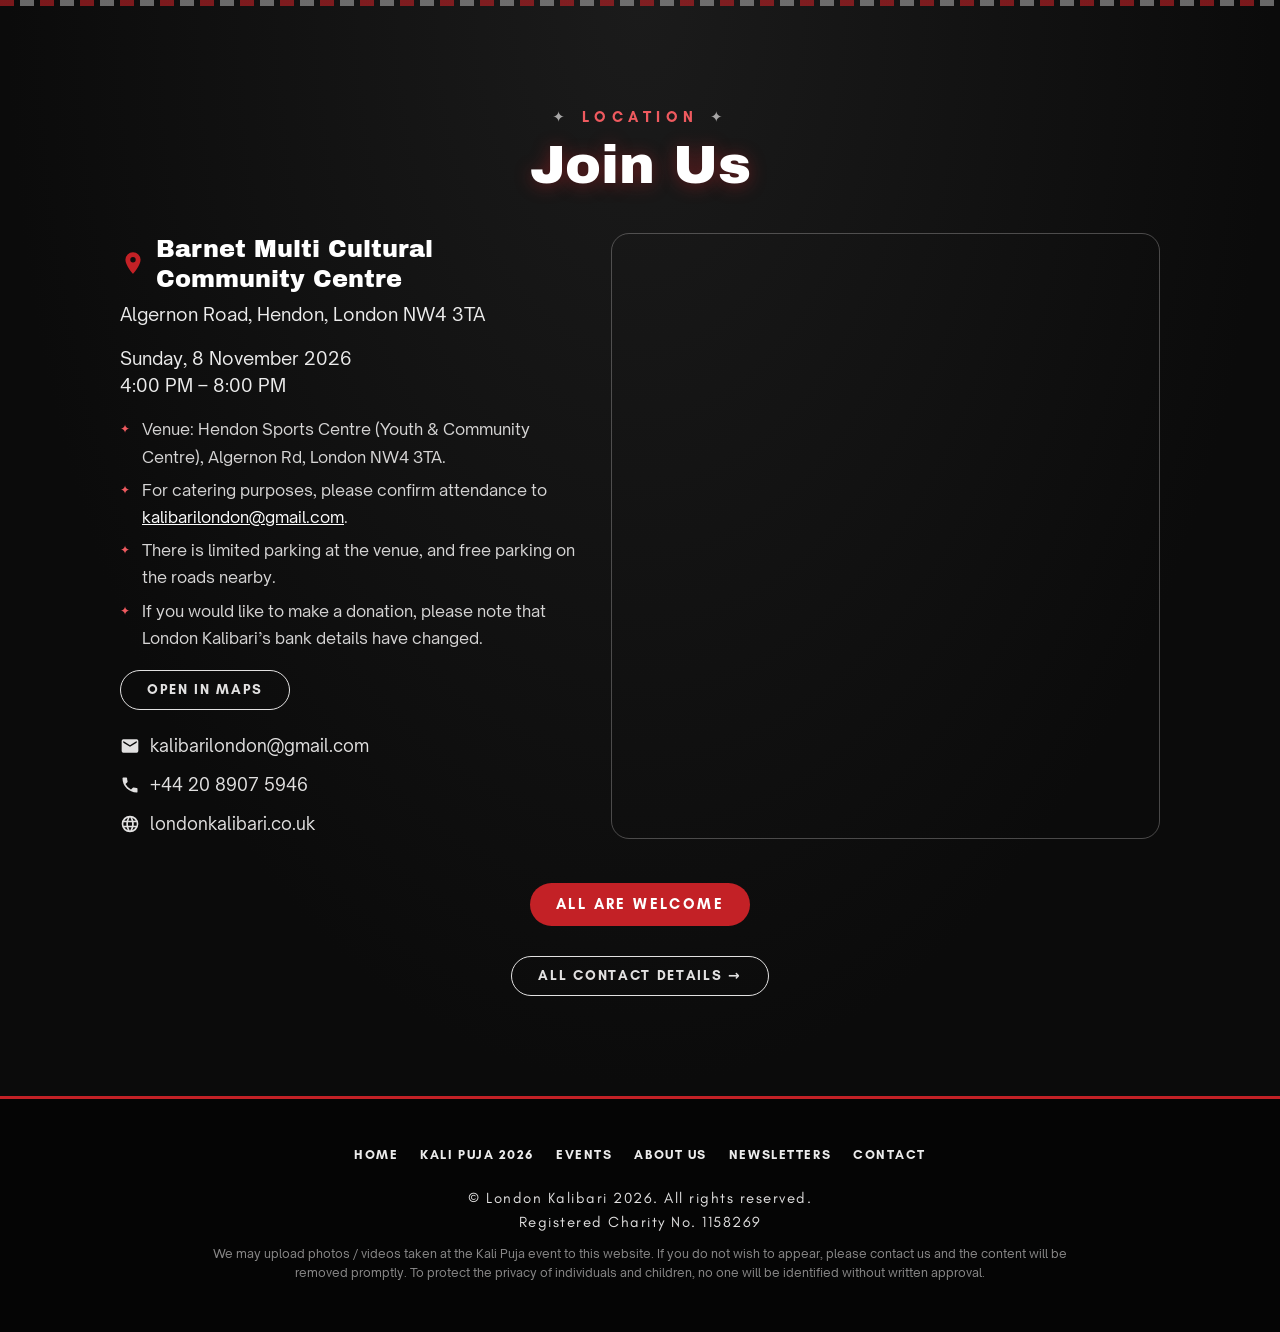
==== commit b4471d55: "Import all londonkalibari.org content into sub pages Adds events (88-event archive with photos and v" ====
--- a/index.html
+++ b/index.html
@@ -39,6 +39,8 @@
     </noscript>
 
     <script src="config.js"></script>
+    <script src="content/events.js"></script>
+    <script src="assets/js/common.js"></script>
     <script src="assets/js/app.js"></script>
   </body>
 </html>
--- a/assets/css/style.css
+++ b/assets/css/style.css
@@ -342,3 +342,169 @@
   html { scroll-behavior: auto; }
   .reveal { opacity: 1; transform: none; }
 }
+
+/* ==================================================================
+   Sub pages (about, contact, events, event, newsletters)
+   ================================================================== */
+
+/* Page header
+---------------------------------------------------------------------- */
+.page-hero {
+  position: relative; text-align: center;
+  padding: calc(var(--nav-h) + 70px) 0 70px;
+  background-color: var(--night);
+  background-image: radial-gradient(ellipse at 50% 30%, rgba(195,33,38,.5), rgba(11,11,11,0) 65%);
+  border-bottom: 3px solid var(--kumkum);
+}
+.page-title {
+  margin: 6px 0 0;
+  font: 400 clamp(32px, 6vw, 64px)/1.1 var(--display);
+  color: #fff; text-shadow: 0 0 30px rgba(195,33,38,.8);
+}
+.page-intro { max-width: 720px; margin: 18px auto 0; font: 400 clamp(17px, 2vw, 20px)/1.6 var(--sans); color: var(--muted); letter-spacing: .04em; }
+.page-intro a { color: #fff; text-decoration: underline; }
+
+.page-toc {
+  display: flex; flex-wrap: wrap; justify-content: center; gap: 10px;
+  padding: 22px 0; position: relative; z-index: 2;
+}
+.page-toc a, .chip {
+  padding: 8px 16px; border-radius: 999px; border: 1px solid rgba(167,166,166,.4);
+  font: 700 13px/1.3 var(--sans); letter-spacing: .1em; text-transform: uppercase; color: var(--ink);
+  background: transparent; cursor: pointer; transition: all .2s ease;
+}
+.page-toc a:hover, .chip:hover { border-color: var(--kumkum); color: #fff; }
+.chip.active { background: var(--kumkum); border-color: var(--kumkum); color: #fff; }
+.chip small { opacity: .7; margin-left: 4px; font-size: 11px; }
+
+.section-more { margin: 30px 0 0; display: flex; flex-wrap: wrap; justify-content: center; gap: 12px; }
+
+/* Long-form text
+---------------------------------------------------------------------- */
+.prose { max-width: 780px; margin: 0 auto; text-align: left; font-size: 18px; line-height: 1.75; }
+.prose p { margin: 0 0 18px; }
+.prose b { color: #fff; }
+.prose a { color: #fff; text-decoration: underline; text-decoration-color: var(--kumkum); text-underline-offset: 3px; }
+.prose h3 { margin: 34px 0 12px; font: 400 22px/1.3 var(--display); color: #fff; }
+.prose ul { margin: 0 0 20px; padding-left: 0; list-style: none; }
+.prose li { position: relative; padding-left: 26px; margin-bottom: 8px; }
+.prose li::before { content: "\2726"; position: absolute; left: 0; color: var(--red-text); font-size: 13px; top: 4px; }
+
+/* Address / info cards
+---------------------------------------------------------------------- */
+.address-grid { display: grid; grid-template-columns: repeat(auto-fit, minmax(230px, 1fr)); gap: 20px; text-align: left; }
+.address-card {
+  padding: 24px; border-radius: 16px;
+  background: linear-gradient(180deg, rgba(195,33,38,.2), rgba(27,27,27,.6));
+  border: 1px solid rgba(167,166,166,.25);
+}
+.address-card h4 { margin: 0 0 10px; font: 400 19px/1.3 var(--display); color: #fff; }
+.address-card h4 small { font: 400 13px var(--sans); color: var(--muted); letter-spacing: .05em; }
+.address-card p { margin: 0 0 8px; font-size: 16px; color: #d6d5d5; }
+.address-card a { color: #fff; }
+.card-foot { margin-top: 12px !important; font: 700 13px/1.4 var(--sans) !important; letter-spacing: .1em; text-transform: uppercase; color: var(--muted) !important; }
+.prose .address-card { max-width: 420px; margin: 0 auto; }
+.prose .address-grid { grid-template-columns: repeat(auto-fit, minmax(260px, 1fr)); }
+.prose .address-grid .address-card { max-width: none; margin: 0; }
+
+.venue-notes { margin: 0 0 18px; padding: 0; list-style: none; font-size: 16px; color: #d6d5d5; }
+.venue-notes li { position: relative; padding-left: 22px; margin-bottom: 6px; }
+.venue-notes li::before { content: "\2726"; position: absolute; left: 0; top: 3px; font-size: 12px; color: var(--red-text); }
+.venue-notes a { color: #fff; text-decoration: underline; }
+
+.page-map { max-width: 900px; margin: 34px auto 0; height: 340px; }
+
+/* Photo grid + lightbox
+---------------------------------------------------------------------- */
+.photo-grid { display: grid; grid-template-columns: repeat(auto-fit, minmax(200px, 260px)); justify-content: center; gap: 14px; margin-top: 34px; }
+.photo { position: relative; display: block; aspect-ratio: 4 / 3; overflow: hidden; border-radius: 12px; border: 1px solid rgba(167,166,166,.25); background: #111; }
+.photo img { width: 100%; height: 100%; object-fit: cover; transition: transform .4s ease; }
+.photo:hover img { transform: scale(1.05); }
+.photo span { position: absolute; left: 0; right: 0; bottom: 0; padding: 8px 10px; font-size: 13px; color: #fff; background: linear-gradient(transparent, rgba(0,0,0,.8)); text-align: left; }
+.lightbox { position: fixed; inset: 0; z-index: 120; display: flex; align-items: center; justify-content: center; background: rgba(0,0,0,.92); }
+.lightbox img { max-width: 92vw; max-height: 88vh; border-radius: 6px; box-shadow: 0 0 60px rgba(0,0,0,.6); }
+.lightbox button { position: absolute; background: none; border: 0; color: #fff; font-size: 48px; line-height: 1; cursor: pointer; padding: 10px 18px; opacity: .8; }
+.lightbox button:hover { opacity: 1; color: var(--red-text); }
+.lb-close { top: 10px; right: 10px; }
+.lb-prev { left: 6px; top: 50%; transform: translateY(-50%); }
+.lb-next { right: 6px; top: 50%; transform: translateY(-50%); }
+
+/* Events
+---------------------------------------------------------------------- */
+.feature-event {
+  max-width: 760px; margin: 0 auto 24px; padding: 30px; border-radius: 18px; text-align: left;
+  background: rgba(11,11,11,.45); border: 1px solid rgba(255,255,255,.2);
+}
+.feature-event h3 { margin: 0 0 14px; font: 400 clamp(20px, 2.6vw, 26px)/1.3 var(--display); color: #fff; }
+.feature-event .section-more { justify-content: flex-start; margin-top: 20px; }
+.event-line { display: flex; gap: 10px; align-items: flex-start; margin: 0 0 8px; font-size: 17px; }
+.event-line svg { margin-top: 3px; color: var(--red-text); }
+.event-line a { color: #fff; text-decoration: underline; }
+
+.filters { display: flex; flex-wrap: wrap; justify-content: center; gap: 8px; margin-bottom: 30px; }
+.year-group { max-width: 860px; margin: 0 auto 26px; text-align: left; }
+.year-heading { margin: 0 0 12px; padding-bottom: 8px; border-bottom: 1px solid rgba(195,33,38,.6); font: 400 28px/1 var(--display); color: #fff; }
+.event-list { list-style: none; margin: 0; padding: 0; }
+.event-item a {
+  display: flex; gap: 18px; align-items: center; padding: 12px 10px; border-radius: 12px; color: var(--ink);
+  transition: background .2s ease;
+}
+.event-item a:hover { background: rgba(195,33,38,.18); }
+.ev-date {
+  flex: none; width: 66px; padding: 8px 0; border-radius: 10px; text-align: center;
+  background: var(--kumkum); color: #fff; font: 700 12px/1.1 var(--sans); letter-spacing: .12em; text-transform: uppercase;
+}
+.ev-date b { display: block; font: 400 24px/1 var(--display); letter-spacing: 0; }
+.ev-date i { display: block; font-style: normal; opacity: .8; font-size: 10px; margin-top: 2px; }
+.event-main { display: flex; flex-direction: column; gap: 3px; min-width: 0; }
+.event-title { font-weight: 700; font-size: 17px; line-height: 1.35; color: #fff; }
+.event-meta { font-size: 14px; color: var(--muted); }
+.event-tags { display: flex; flex-wrap: wrap; gap: 6px; margin-top: 3px; }
+.event-tags em {
+  font: 700 11px/1 var(--sans); font-style: normal; letter-spacing: .1em; text-transform: uppercase;
+  padding: 4px 8px; border-radius: 999px; border: 1px solid rgba(167,166,166,.4); color: var(--muted);
+}
+.event-tags em.media { border-color: rgba(195,33,38,.7); color: var(--red-text); }
+
+.event-detail { display: grid; grid-template-columns: 300px 1fr; gap: 40px; text-align: left; align-items: start; }
+.event-detail .prose { margin: 0; }
+.event-facts { padding: 24px; border-radius: 16px; background: linear-gradient(180deg, rgba(195,33,38,.25), rgba(27,27,27,.6)); border: 1px solid rgba(167,166,166,.25); position: sticky; top: calc(var(--nav-h) + 20px); }
+.event-facts .btn { margin-top: 10px; }
+.file-list { list-style: none !important; padding: 0 !important; margin: 10px 0 0; }
+.file-list li { padding: 0 !important; margin-bottom: 8px; }
+.file-list li::before { display: none; }
+.file-list a { display: inline-flex; align-items: center; gap: 8px; color: #fff; text-decoration: none; }
+.file-list a:hover { color: var(--red-text); }
+.file-list small { color: var(--muted); font-size: 12px; }
+.file-list svg { color: var(--red-text); }
+
+.video-grid { display: grid; grid-template-columns: repeat(auto-fit, minmax(320px, 1fr)); gap: 20px; }
+.video { position: relative; aspect-ratio: 16 / 9; border-radius: 14px; overflow: hidden; background: #000; border: 1px solid rgba(167,166,166,.3); }
+.video iframe, .video video { width: 100%; height: 100%; border: 0; display: block; }
+.video-link { position: absolute; right: 10px; top: 10px; padding: 4px 10px; border-radius: 999px; background: rgba(0,0,0,.6); color: #fff; font: 700 11px/1.4 var(--sans); letter-spacing: .1em; text-transform: uppercase; }
+
+.event-pager { display: grid; grid-template-columns: 1fr auto 1fr; gap: 20px; align-items: center; padding: 40px 0 60px; }
+.event-pager a { color: var(--ink); font-size: 15px; line-height: 1.4; }
+.event-pager a:last-child { text-align: right; }
+.event-pager small { display: block; font: 700 12px/1.4 var(--sans); letter-spacing: .14em; text-transform: uppercase; color: var(--red-text); }
+.event-pager .all { padding: 10px 20px; border: 1px solid var(--muted); border-radius: 999px; font: 700 13px/1 var(--sans); letter-spacing: .12em; text-transform: uppercase; }
+
+/* Footer links
+---------------------------------------------------------------------- */
+.year-group .address-grid { grid-template-columns: repeat(auto-fill, minmax(230px, 1fr)); }
+
+.footer-links { list-style: none; display: flex; flex-wrap: wrap; justify-content: center; gap: 6px 22px; margin: 0 auto 18px; padding: 0; }
+.footer-links a { font: 700 13px/1.4 var(--sans); letter-spacing: .12em; text-transform: uppercase; color: var(--ink); }
+.footer-links a:hover { color: var(--red-text); }
+
+@media (max-width: 900px) {
+  .event-detail { grid-template-columns: 1fr; }
+  .event-facts { position: static; }
+}
+@media (max-width: 600px) {
+  .event-item a { gap: 12px; padding: 10px 4px; }
+  .ev-date { width: 56px; }
+  .event-pager { grid-template-columns: 1fr; text-align: center; }
+  .event-pager a:last-child { text-align: center; }
+  .video-grid { grid-template-columns: 1fr; }
+}
